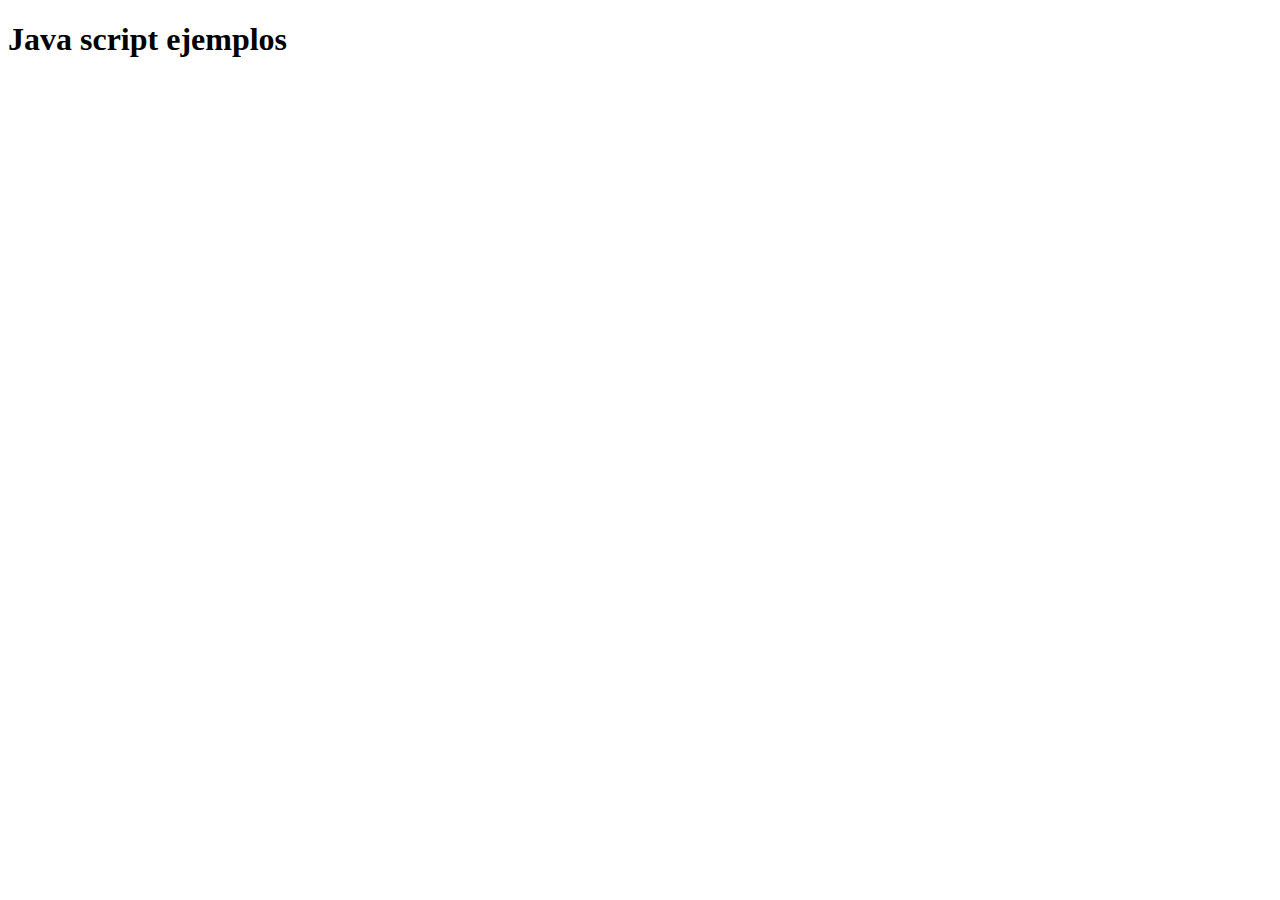
==== index.html @ 457a54d0 "Add files via upload" ====
<!DOCTYPE html>
<html lang="en">
<head>
    <meta charset="UTF-8">
    <meta name="viewport" content="width=device-width, initial-scale=1.0">
    <title>Document</title>
    <script src="main.js"></script>
</head>
<body>
    <h1>Java script ejemplos</h1>
</body>
</html>
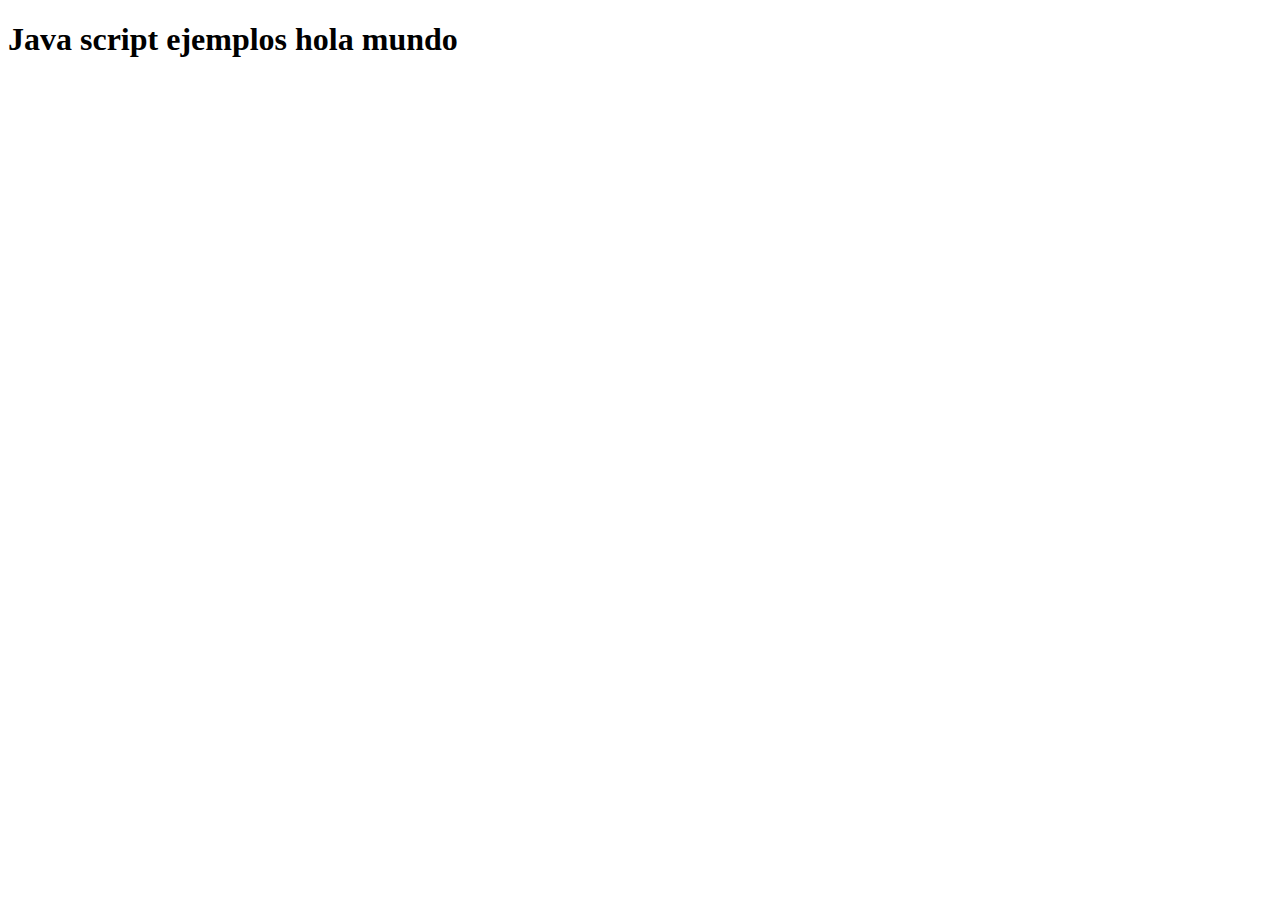
==== commit d677f93d: "hola mundo" ====
--- a/index.html
+++ b/index.html
@@ -7,6 +7,6 @@
     <script src="main.js"></script>
 </head>
 <body>
-    <h1>Java script ejemplos</h1>
+    <h1>Java script ejemplos hola mundo</h1>
 </body>
 </html>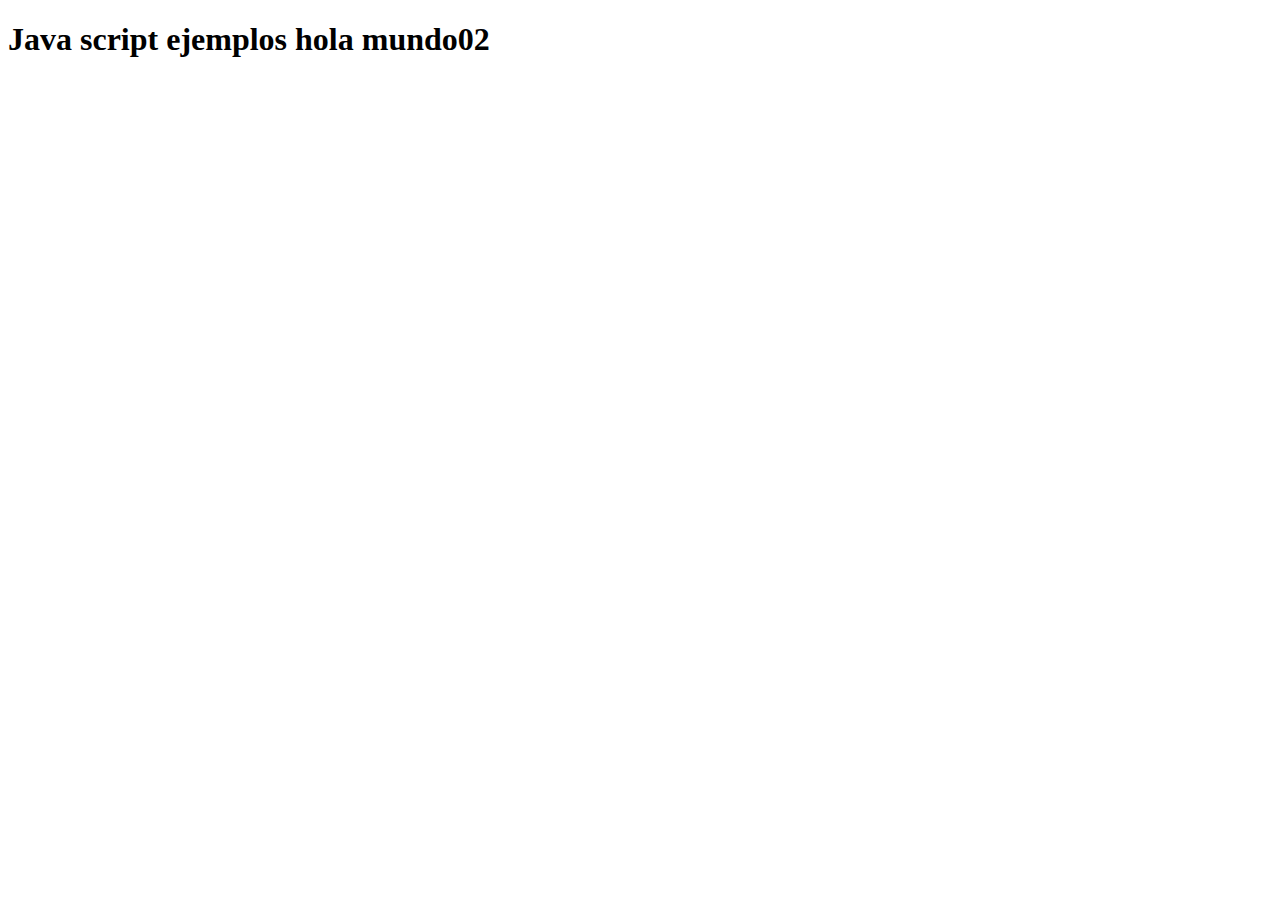
==== commit 1c1123b3: "comando2" ====
--- a/index.html
+++ b/index.html
@@ -7,6 +7,6 @@
     <script src="main.js"></script>
 </head>
 <body>
-    <h1>Java script ejemplos hola mundo</h1>
+    <h1>Java script ejemplos hola mundo02</h1>
 </body>
 </html>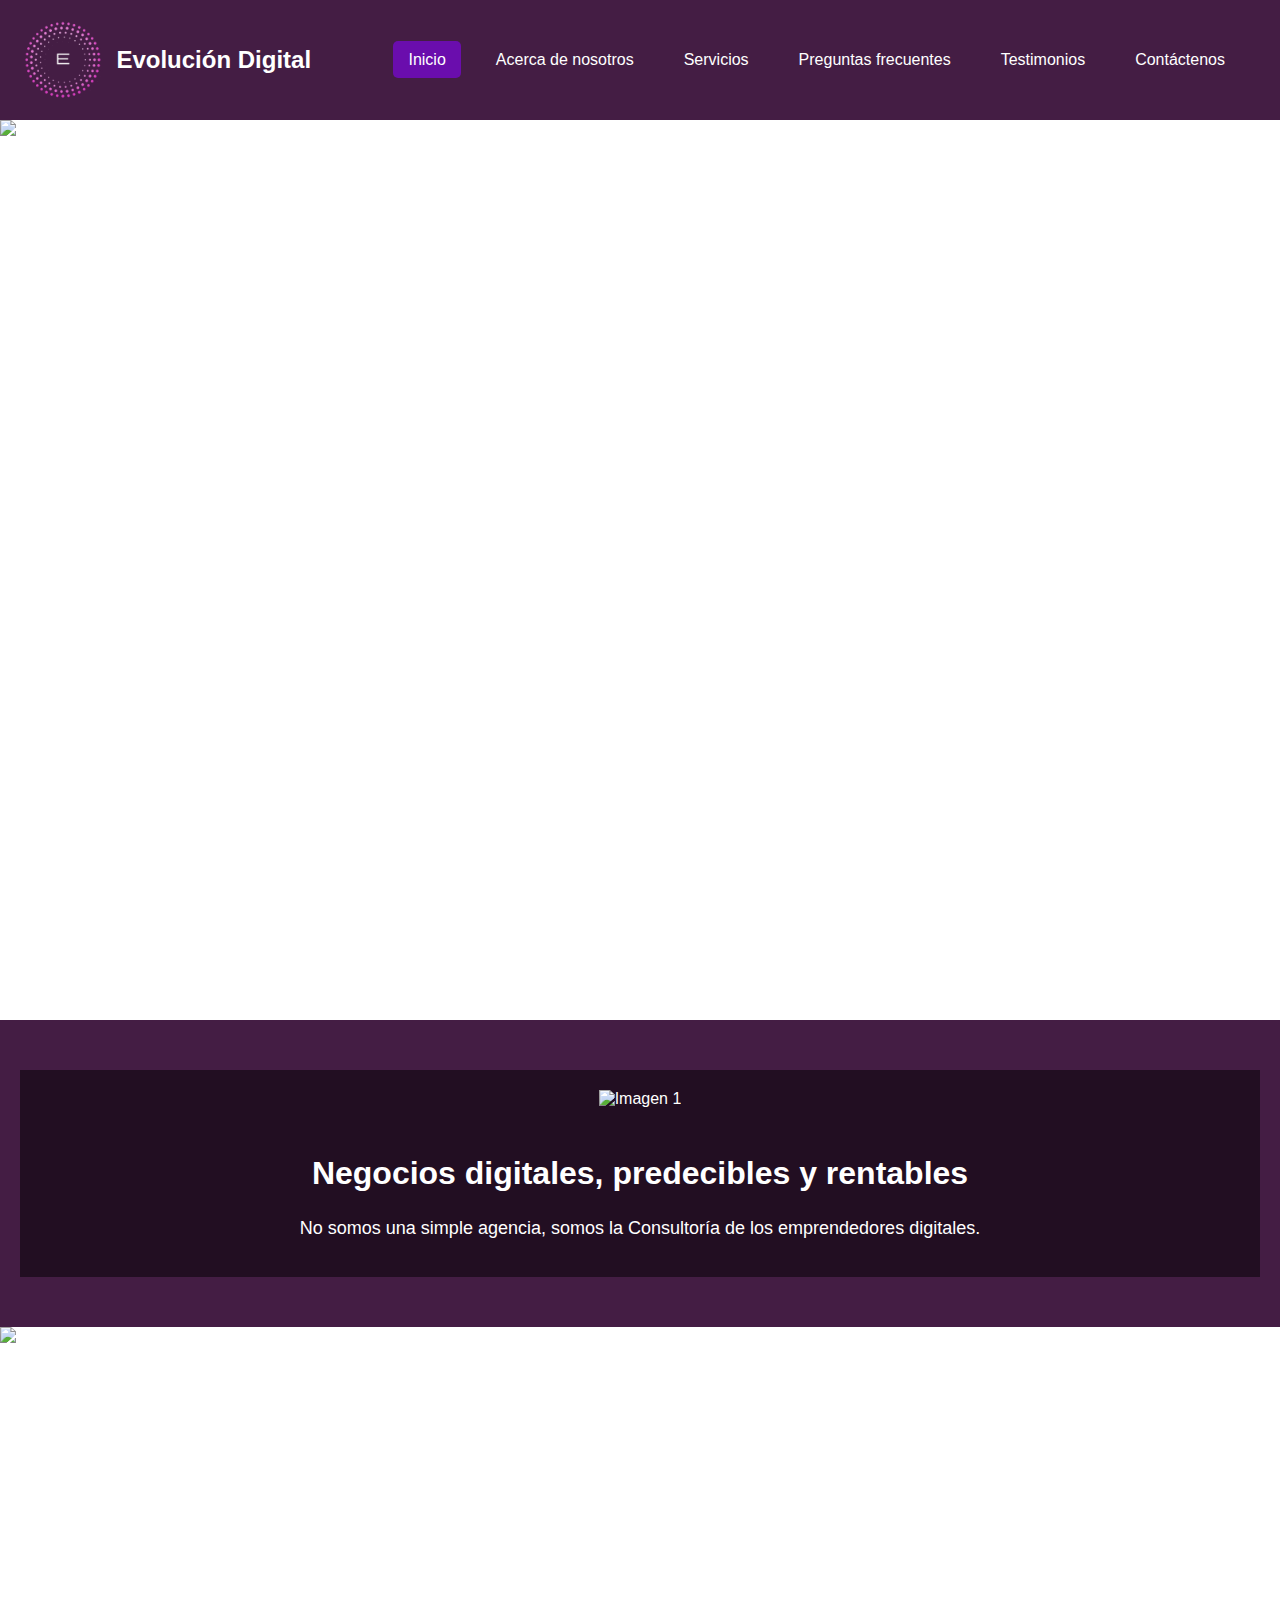
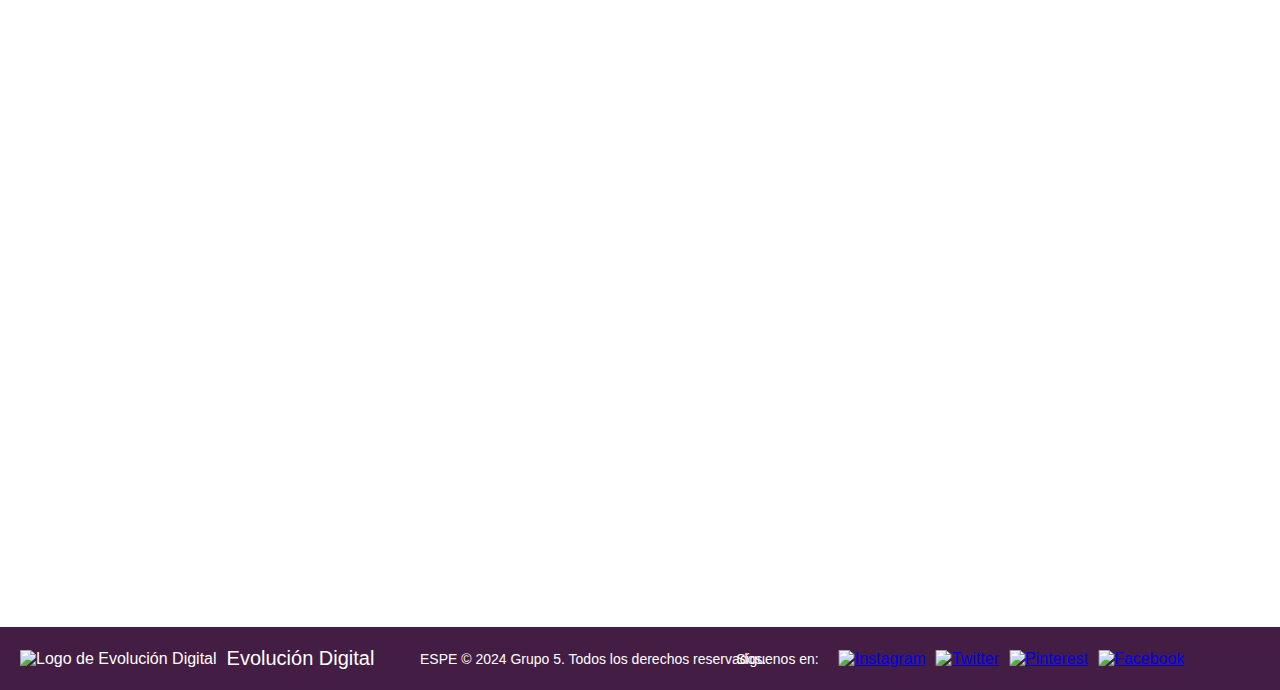
==== commit 0b998cbf: "actualizacion1" ====
--- a/index.html
+++ b/index.html
@@ -1,12 +1,71 @@
 <!DOCTYPE html>
-<html lang="en">
+<html lang="es">
 <head>
     <meta charset="UTF-8">
     <meta name="viewport" content="width=device-width, initial-scale=1.0">
-    <title>Document</title>
-    <script src="main.js"></script>
+    <title>Evolución Digital</title>
+    <link rel="stylesheet" href="CSS/styles.css">
 </head>
 <body>
-    <h1>Java script ejemplos hola mundo02</h1>
+    <header>
+        <div class="logo">
+            <img src="Imagenes/logo.png" alt="Logo de Evolución Digital" class="logo">
+            <h1 class="site-title">Evolución Digital</h1>
+        </div>
+        <nav>
+            <ul>
+                <li><a href="index.html" class="active">Inicio</a></li>
+                <li><a href="acerca-de-nosotros.html">Acerca de nosotros</a></li>
+                <li><a href="serv.html">Servicios</a></li>
+                <li><a href="preguntas.html">Preguntas frecuentes</a></li>
+                <li><a href="testimonios.html">Testimonios</a></li>
+                <li><a href="contactos.html">Contáctenos</a></li>
+            </ul>
+        </nav>
+    </header>
+    <main>
+        <section class="fondo">
+            <img src="https://media.giphy.com/media/k3nTFA806T7KeORIhT/giphy.gif" alt="Fondo animado" class="fondo-image">
+            <div class="fondo-content">
+                <h1>Consultoría Digital</h1>
+                <p>Soluciones TI</p>
+            </div>
+        </section>
+
+        <section class="purple-fondo">
+            <div class="purple-contenido">
+                <div class="bottom-message">
+                    <img src="https://i.postimg.cc/6p5B4fsp/img1.png" alt="Imagen 1" class="side-image">
+                    <h2>Negocios digitales, predecibles y rentables</h2>
+                    <p>No somos una simple agencia, somos la Consultoría de los emprendedores digitales.</p>
+                </div>
+            </div>
+        </section>
+        <section class="image-section">
+            <img src="https://i.postimg.cc/xdBQ7rXX/img2.jpg" alt="Imagen 2" class="image">
+        </section>
+    </main>
+    <footer>
+        <div class="footer-content">
+            <div class="footer-logo-container">
+                <img src="https://i.postimg.cc/Wb724fHy/logo.png" alt="Logo de Evolución Digital" class="logo">
+                <span class="footer-EvolucionDigital">Evolución Digital</span>
+            </div>
+            <div class="footer-rights">
+                <span>ESPE © 2024 Grupo 5. Todos los derechos reservados.</span>
+            </div>
+            <div class="footer-social">
+                <span>Síguenos en:</span>
+                <a href="https://www.instagram.com/tuusuario" target="_blank"><img src="https://i.postimg.cc/3Jh8YHnp/IN.jpg" alt="Instagram"></a>
+                <a href="https://twitter.com/tuusuario" target="_blank"><img src="https://i.postimg.cc/zGt8CH5S/TW.jpg" alt="Twitter"></a>
+                <a href="https://www.pinterest.com/tuusuario" target="_blank"><img src="https://i.postimg.cc/fbVZBWR4/PIN.png" alt="Pinterest"></a>
+                <a href="https://www.facebook.com/profile.php?id=100092142912052" target="_blank"><img src="https://i.postimg.cc/NGms307B/FB.png" alt="Facebook"></a>
+            </div>
+            
+        </div>
+    </footer>
+     <!-- Botón de volver al inicio -->
+     <button onclick="scrollToTop()" id="backToTopBtn" title="Volver al inicio">↑</button>
+     <script src="JS/script.js"></script>
 </body>
-</html>+</html>
--- a/CSS/styles.css
+++ b/CSS/styles.css
@@ -0,0 +1,229 @@
+/* styles.css */
+body {
+    margin: 0;
+    font-family: Arial, sans-serif;
+    color: white;
+}
+
+header {
+    display: flex;
+    justify-content: space-between;
+    align-items: center;
+    padding: 20px;
+    background-color: #441d44;
+    width: 100%; 
+    box-sizing: border-box;
+}
+
+.logo {
+    display: flex;
+    align-items: center;
+}
+
+.logo img {
+    height: 80px;
+}
+
+.site-title {
+    margin-left: 10px;
+    font-size: 24px;
+}
+
+nav ul {
+    list-style: none;
+    margin: 0;
+    padding: 0;
+    display: flex;
+}
+
+nav ul li {
+    margin-left: 20px;
+}
+
+nav ul li:last-child {
+    margin-right: 20px;
+}
+
+nav ul li a {
+    color: white;
+    text-decoration: none;
+    padding: 10px 15px;
+    transition: font-size 0.3s ease, background-color 0.3s ease;
+}
+
+/* Cambiar el tamaño de la letra al pasar el puntero */
+nav ul li a:hover {
+    font-size: 1.2em;
+}
+
+/* Color púrpura para el elemento seleccionado */
+nav ul li a.active {
+    background-color: #6a0dad;
+    border-radius: 5px;
+}
+.fondo {
+    position: relative;
+    text-align: center;
+    color: white;
+    overflow: hidden;
+    height: 100vh; 
+}
+
+.fondo-image {
+    position: absolute;
+    top: 0;
+    left: 0;
+    width: 100%;
+    height: 100%;
+    object-fit: cover;
+    z-index: -1;
+}
+
+.fondo-content {
+    position: relative;
+    z-index: 1;
+    padding: 100px 20px;
+}
+
+.fondo h1 {
+    font-size: 75px;
+    margin: 0;
+}
+
+.fondo p {
+    font-size: 34px;
+    margin-top: 10px;
+}
+
+.purple-fondo {
+    background-color: #441d44; /* Púrpura */
+    color: white;
+    text-align: center;
+    padding: 50px 20px;
+}
+
+.purple-contenido {
+    position: relative;
+    background-color: rgba(0, 0, 0, 0.5); /* Fondo púrpura con opacidad */
+    padding: 20px;
+}
+
+.bottom-message {
+    max-width: 800px;
+    margin: 0 auto;
+}
+
+.bottom-message h2 {
+    font-size: 32px;
+}
+
+.bottom-message p {
+    font-size: 18px;
+}
+.side-image {
+    max-width: 100%;
+    height: auto;
+    margin-bottom: 20px; /* Espacio entre la imagen y el texto */
+}
+.image-section {
+    width: 100vm;
+    height: 100vh;
+    margin: 0;
+    padding: 0;
+}
+
+.image {
+    width: 100%;
+    height: 100%;
+    object-fit: cover;   
+}
+
+/* Estilos del pie de página */
+footer {
+    background-color: #441d44; /* Púrpura */
+    padding: 20px;
+    text-align: right;
+}
+
+.footer-content {
+    display: flex;
+    justify-content: space-between;
+    align-items: center;
+}
+
+.footer-logo-container {
+    display: flex;
+    align-items: center;
+}
+
+.footer-logo {
+    height: 50px;
+}
+
+.footer-EvolucionDigital {
+    margin-left: 10px;
+    font-size: 20px;
+    color: white;
+}
+
+.footer-rights {
+    font-size: 14px;
+    color: white;
+}
+
+.footer-social {
+    display: flex;
+    align-items: center;
+}
+
+.footer-social span {
+    margin-right: 10px;
+    font-size: 14px;
+    color: white;
+}
+
+.footer-social a img {
+    width: 24px; /* Tamaño de los iconos sociales */
+    height: 24px;
+    margin-left: 10px;
+}
+.footer-social {
+    transform: translateX(-2cm); /* Mover hacia el centro 2 cm */
+}
+
+/* Estilo para el botón de volver al inicio */
+#backToTopBtn {
+    display: none;
+    position: fixed;
+    bottom: 20px;
+    right: 30px;
+    z-index: 99;
+    border: none;
+    outline: none;
+    background-color: #333;
+    color: white;
+    cursor: pointer;
+    padding: 15px;
+    border-radius: 10px;
+    font-size: 18px;
+    transition: opacity 0.4s ease-in-out, transform 0.4s ease-in-out;
+}
+
+#backToTopBtn:hover {
+    background-color: #555;
+}
+
+/* Animación para mover el botón */
+@keyframes moveUpAndDown {
+    0%, 100% {
+        transform: translateY(0);
+    }
+    50% {
+        transform: translateY(-10px);
+    }
+}
+
+#backToTopBtn {
+    animation: moveUpAndDown 2s infinite;
+}
+
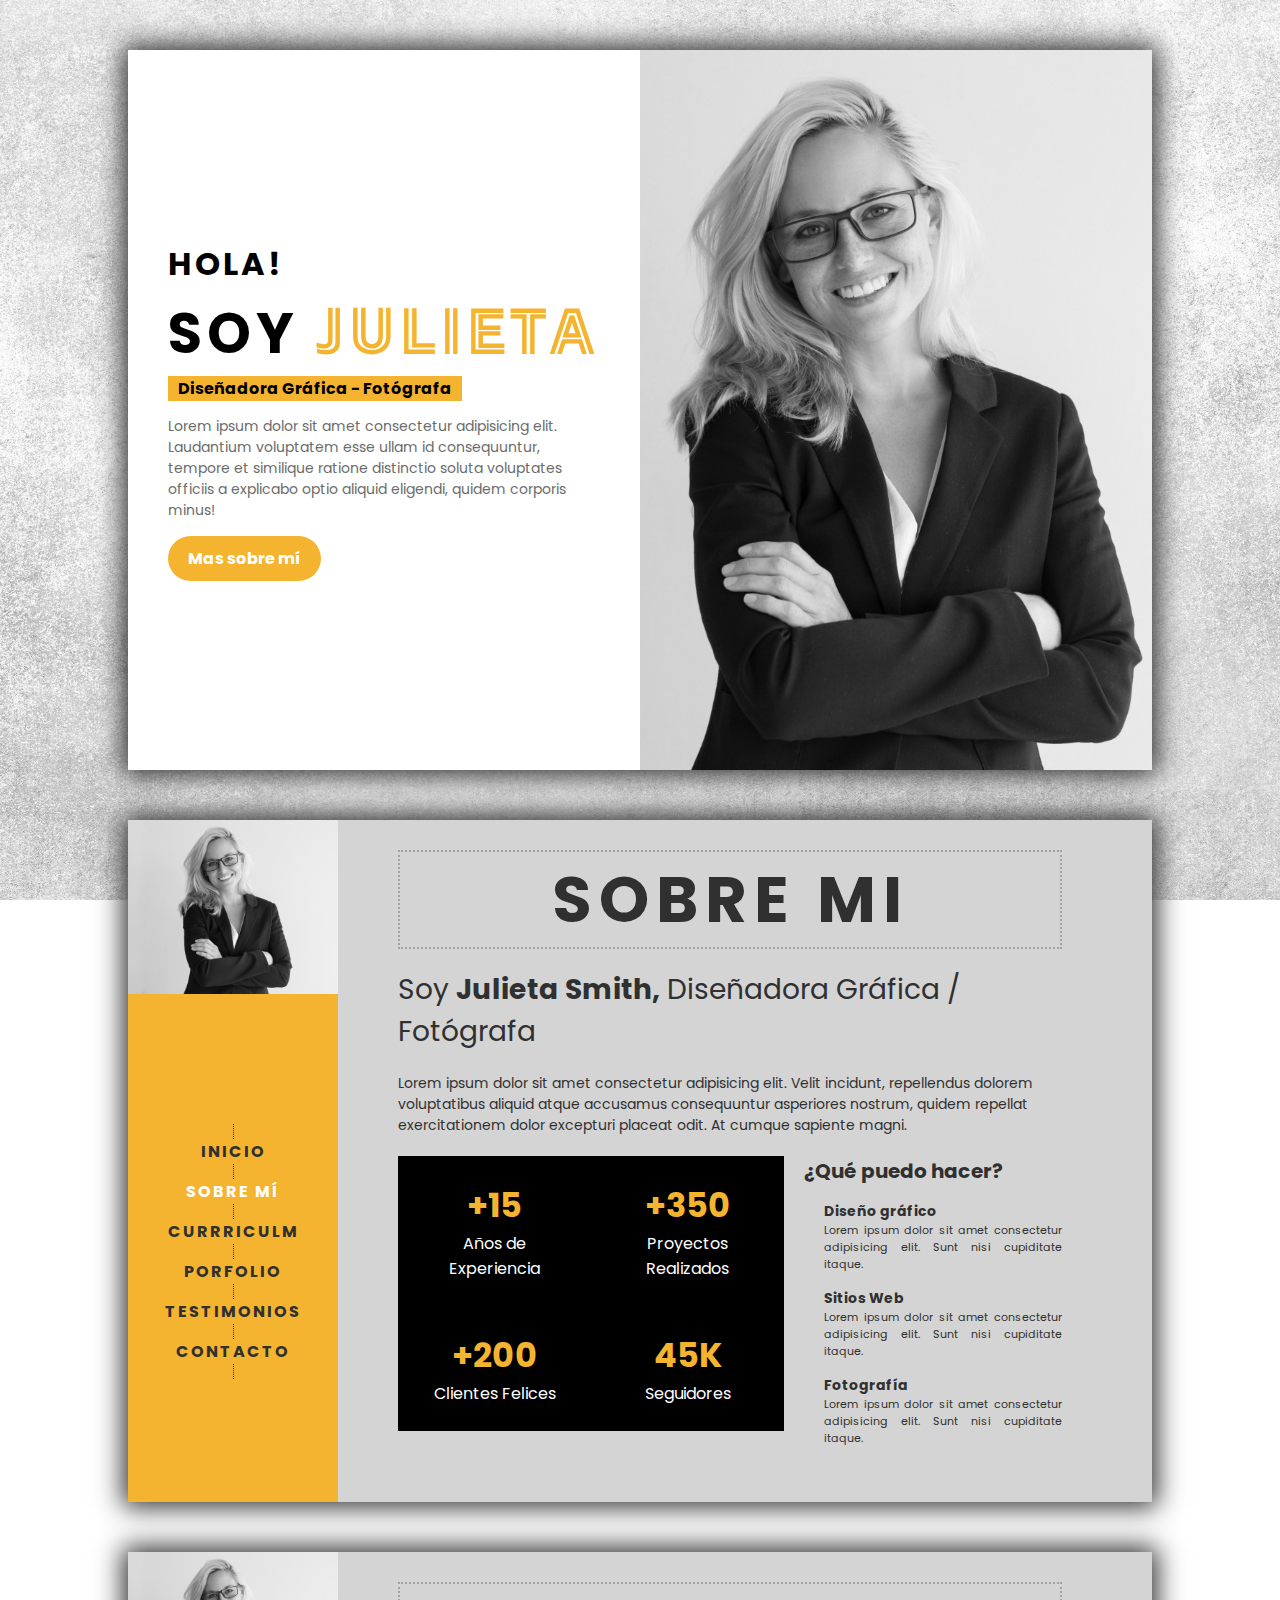
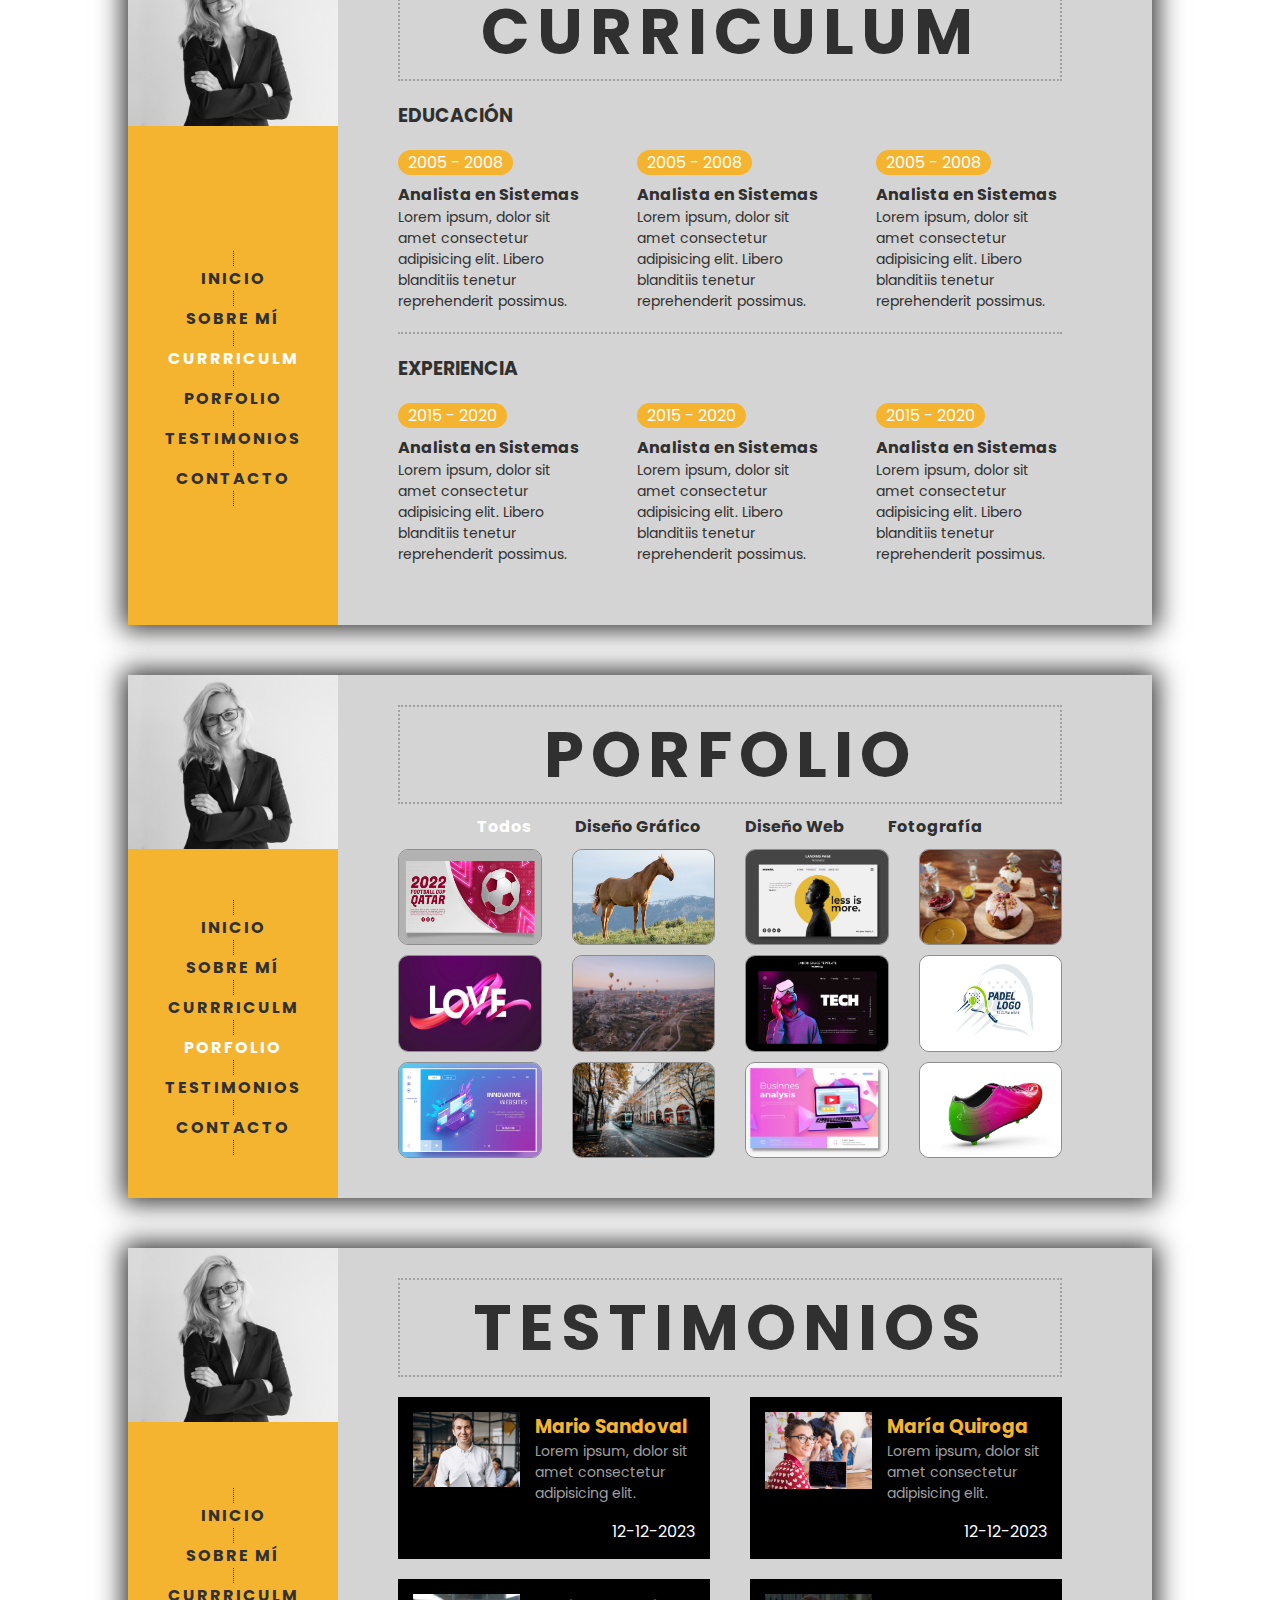
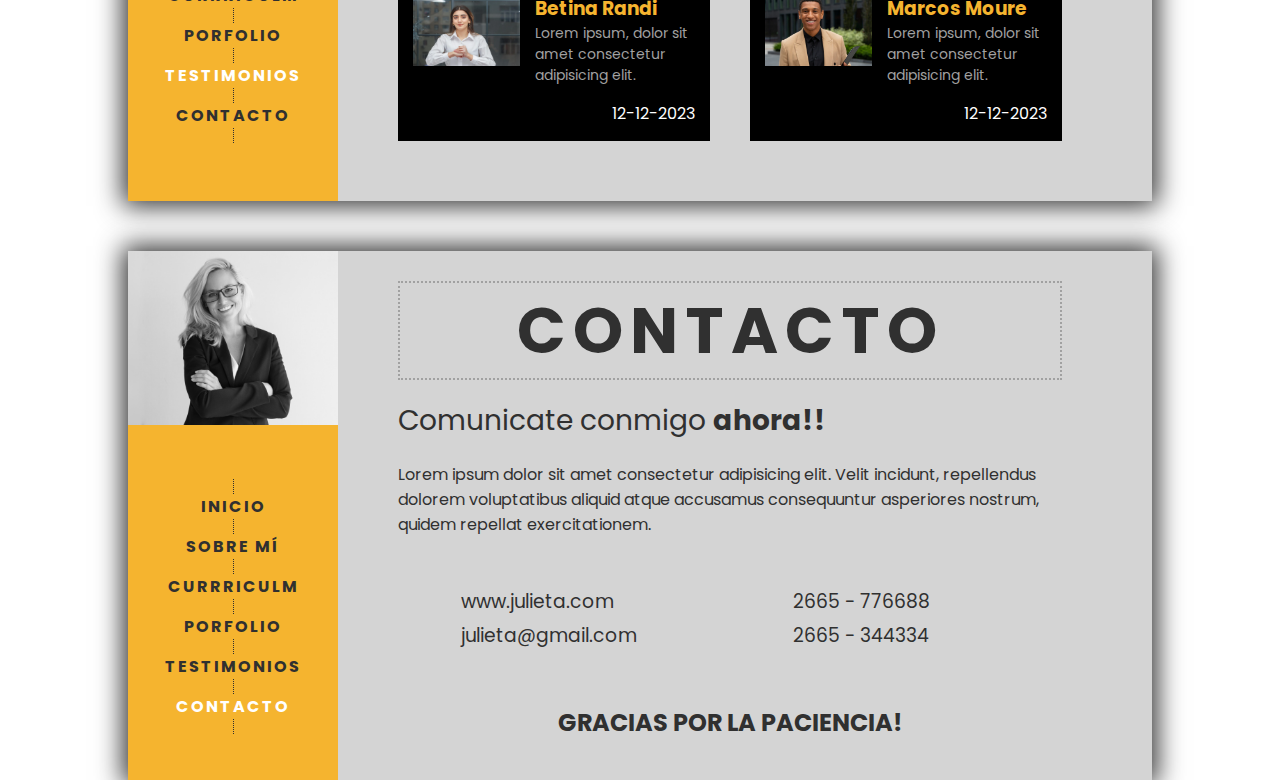
==== commit 7581996b: "subidaArchivo" ====
--- a/index.html
+++ b/index.html
@@ -1,71 +1,476 @@
-<!DOCTYPE html>
-<html lang="es">
-<head>
-    <meta charset="UTF-8">
-    <meta name="viewport" content="width=device-width, initial-scale=1.0">
-    <title>Evolución Digital</title>
-    <link rel="stylesheet" href="CSS/styles.css">
-</head>
-<body>
-    <header>
-        <div class="logo">
-            <img src="Imagenes/logo.png" alt="Logo de Evolución Digital" class="logo">
-            <h1 class="site-title">Evolución Digital</h1>
-        </div>
-        <nav>
-            <ul>
-                <li><a href="index.html" class="active">Inicio</a></li>
-                <li><a href="acerca-de-nosotros.html">Acerca de nosotros</a></li>
-                <li><a href="serv.html">Servicios</a></li>
-                <li><a href="preguntas.html">Preguntas frecuentes</a></li>
-                <li><a href="testimonios.html">Testimonios</a></li>
-                <li><a href="contactos.html">Contáctenos</a></li>
-            </ul>
-        </nav>
-    </header>
-    <main>
-        <section class="fondo">
-            <img src="https://media.giphy.com/media/k3nTFA806T7KeORIhT/giphy.gif" alt="Fondo animado" class="fondo-image">
-            <div class="fondo-content">
-                <h1>Consultoría Digital</h1>
-                <p>Soluciones TI</p>
-            </div>
-        </section>
-
-        <section class="purple-fondo">
-            <div class="purple-contenido">
-                <div class="bottom-message">
-                    <img src="https://i.postimg.cc/6p5B4fsp/img1.png" alt="Imagen 1" class="side-image">
-                    <h2>Negocios digitales, predecibles y rentables</h2>
-                    <p>No somos una simple agencia, somos la Consultoría de los emprendedores digitales.</p>
-                </div>
-            </div>
-        </section>
-        <section class="image-section">
-            <img src="https://i.postimg.cc/xdBQ7rXX/img2.jpg" alt="Imagen 2" class="image">
-        </section>
-    </main>
-    <footer>
-        <div class="footer-content">
-            <div class="footer-logo-container">
-                <img src="https://i.postimg.cc/Wb724fHy/logo.png" alt="Logo de Evolución Digital" class="logo">
-                <span class="footer-EvolucionDigital">Evolución Digital</span>
-            </div>
-            <div class="footer-rights">
-                <span>ESPE © 2024 Grupo 5. Todos los derechos reservados.</span>
-            </div>
-            <div class="footer-social">
-                <span>Síguenos en:</span>
-                <a href="https://www.instagram.com/tuusuario" target="_blank"><img src="https://i.postimg.cc/3Jh8YHnp/IN.jpg" alt="Instagram"></a>
-                <a href="https://twitter.com/tuusuario" target="_blank"><img src="https://i.postimg.cc/zGt8CH5S/TW.jpg" alt="Twitter"></a>
-                <a href="https://www.pinterest.com/tuusuario" target="_blank"><img src="https://i.postimg.cc/fbVZBWR4/PIN.png" alt="Pinterest"></a>
-                <a href="https://www.facebook.com/profile.php?id=100092142912052" target="_blank"><img src="https://i.postimg.cc/NGms307B/FB.png" alt="Facebook"></a>
-            </div>
-            
-        </div>
-    </footer>
-     <!-- Botón de volver al inicio -->
-     <button onclick="scrollToTop()" id="backToTopBtn" title="Volver al inicio">↑</button>
-     <script src="JS/script.js"></script>
-</body>
-</html>
+<!DOCTYPE html>
+<html lang="en">
+<head>
+    <meta charset="UTF-8">
+    <meta http-equiv="X-UA-Compatible" content="IE=edge">
+    <meta name="viewport" content="width=device-width, initial-scale=1.0">
+    <link rel="stylesheet" href="https://cdnjs.cloudflare.com/ajax/libs/font-awesome/6.2.1/css/all.min.css" integrity="sha512-MV7K8+y+gLIBoVD59lQIYicR65iaqukzvf/nwasF0nqhPay5w/9lJmVM2hMDcnK1OnMGCdVK+iQrJ7lzPJQd1w==" crossorigin="anonymous" referrerpolicy="no-referrer" />
+    <link rel="stylesheet" href="estilo.css">
+    <title>Porfolio Julieta</title>
+</head>
+<body>
+    <!-- Menu responsive -->
+    <div class="nav-responsive" id="nav-responsive">
+        <a href="#inicio" id="nav-inicio">
+            <i class="fa-solid fa-house"></i>
+        </a>
+        <a href="#sobremi" id="nav-sobremi">
+            <i class="fa-solid fa-user"></i>
+        </a>
+        <a href="#curriculum" id="nav-curriculum">
+            <i class="fa-solid fa-graduation-cap"></i>
+        </a>
+        <a href="#porfolio" id="nav-porfolio">
+            <i class="fa-solid fa-briefcase"></i>
+        </a>
+        <a href="#testimonios" id="nav-testimonios">
+            <i class="fa-solid fa-comment"></i>
+        </a>
+        <a href="#contacto" id="nav-contacto">
+            <i class="fa-solid fa-envelope"></i>
+        </a>
+    </div>
+    
+    <!-- sección inicio -->
+    <div class="contenedor-seccion" id="inicio">
+
+        <section>
+            <div class="fila">
+                <div class="col info">
+                    <span class="saludo">Hola!</span>
+                    <h1>Soy <span>Julieta</span></h1>
+                    <span class="presentacion">Diseñadora Gráfica - Fotógrafa</span>
+                    <p>Lorem ipsum dolor sit amet consectetur adipisicing elit. Laudantium voluptatem esse ullam id consequuntur, tempore et similique ratione distinctio soluta voluptates officiis a explicabo optio aliquid eligendi, quidem corporis minus!</p>
+                    <a href="#sobremi" class="boton">Mas sobre mí</a>
+                </div>
+                <div class="col">
+                    <div class="contenedor-img">
+                       
+                    </div>
+                </div>
+            </div>
+        </section>
+    </div>
+
+    <!-- sección sobre mi -->
+    <div class="contenedor-seccion" id="sobremi">
+        <section>
+            <nav class="menu">
+                <div class="contenedor-img">
+                    <img src="img/foto.jpg" alt="">
+                </div>
+                <div class="opciones">
+                    <div class="linea"></div>
+                    <a href="#inicio">Inicio</a>
+                    <div class="linea"></div>
+                    <a href="#sobremi" class="seleccionada">Sobre mí</a>
+                    <div class="linea"></div>
+                    <a href="#curriculum">Currriculm</a>
+                    <div class="linea"></div>
+                    <a href="#porfolio">Porfolio</a>
+                    <div class="linea"></div>
+                    <a href="#testimonios">Testimonios</a>
+                    <div class="linea"></div>
+                    <a href="#contacto">Contacto</a>
+                    <div class="linea"></div>
+                </div>
+            </nav>
+            <div class="panel">
+                <h2 class="titulo-panel">SOBRE MI</h2>
+                <p class="presentacion">Soy <span class="nombre">Julieta Smith,</span>  Diseñadora Gráfica / Fotógrafa</p>
+                <p class="descripcion">Lorem ipsum dolor sit amet consectetur adipisicing elit. Velit incidunt, repellendus dolorem voluptatibus aliquid atque accusamus consequuntur asperiores nostrum, quidem repellat exercitationem dolor excepturi placeat odit. At cumque sapiente magni.</p>
+                <div class="fila">
+                    <div class="datos">
+                        <div class="fila-numeros">
+                            <div class="col">
+                                <span class="numero">+<span id="anios">15</span></span>
+                                <span class="texto">Años de Experiencia</span>
+                            </div>
+                            <div class="col">
+                                <span class="numero">+<span id="proyectos">350</span></span>
+                                <span class="texto">Proyectos Realizados</span>
+                            </div>
+                        </div>
+                        <div class="fila-numeros">
+                            <div class="col">
+                                <span class="numero">+<span id="clientes">200</span></span>
+                                <span class="texto">Clientes Felices</span>
+                            </div>
+                            <div class="col">
+                                <span class="numero"><span id="seguidores">45</span>K</span>
+                                <span class="texto">Seguidores</span>
+                            </div>
+                        </div>
+                    </div>
+                    <div class="servicios">
+                        <h2>¿Qué puedo hacer?</h2>
+                        <div class="servicio">
+                            <i class="fa-solid fa-check"></i>
+                            
+                            <div class="info">
+                                <h2>Diseño gráfico</h2>
+                                <p>Lorem ipsum dolor sit amet consectetur adipisicing elit. Sunt nisi cupiditate itaque.</p>
+                            </div>
+                        </div>
+                        <div class="servicio">
+                            <i class="fa-solid fa-check"></i>
+                            <div class="info">
+                                <h2>Sitios Web</h2>
+                                <p>Lorem ipsum dolor sit amet consectetur adipisicing elit. Sunt nisi cupiditate itaque.</p>
+                            </div>
+                        </div>
+                        <div class="servicio">
+                            <i class="fa-solid fa-check"></i>
+                            <div class="info">
+                                <h2>Fotografía</h2>
+                                <p>Lorem ipsum dolor sit amet consectetur adipisicing elit. Sunt nisi cupiditate itaque.</p>
+                            </div>
+                        </div>
+                    </div>
+                </div>
+            </div>
+        </section>
+    </div>
+
+    <!-- sección Curriculum -->
+    <div class="contenedor-seccion" id="curriculum">
+        <section>
+            <nav class="menu">
+                <div class="contenedor-img">
+                    <img src="img/foto.jpg" alt="">
+                </div>
+                <div class="opciones">
+                    <div class="linea"></div>
+                    <a href="#inicio">Inicio</a>
+                    <div class="linea"></div>
+                    <a href="#sobremi">Sobre mí</a>
+                    <div class="linea"></div>
+                    <a href="#curriculum" class="seleccionada">Currriculm</a>
+                    <div class="linea"></div>
+                    <a href="#porfolio">Porfolio</a>
+                    <div class="linea"></div>
+                    <a href="#testimonios">Testimonios</a>
+                    <div class="linea"></div>
+                    <a href="#contacto">Contacto</a>
+                    <div class="linea"></div>
+                </div>
+            </nav>
+            <div class="panel">
+                <h2 class="titulo-panel">CURRICULUM</h2>
+                <h3>EDUCACIÓN</h3>
+                <div class="fila">
+                    <div class="col">
+                        <span class="fecha">2005 - 2008</span>
+                        <h4>Analista en Sistemas</h4>
+                        <p>Lorem ipsum, dolor sit amet consectetur adipisicing elit. Libero blanditiis tenetur reprehenderit possimus. </p>
+                    </div>
+                    <div class="col">
+                        <span class="fecha">2005 - 2008</span>
+                        <h4>Analista en Sistemas</h4>
+                        <p>Lorem ipsum, dolor sit amet consectetur adipisicing elit. Libero blanditiis tenetur reprehenderit possimus. </p>
+                    </div>
+                    <div class="col">
+                        <span class="fecha">2005 - 2008</span>
+                        <h4>Analista en Sistemas</h4>
+                        <p>Lorem ipsum, dolor sit amet consectetur adipisicing elit. Libero blanditiis tenetur reprehenderit possimus. </p>
+                    </div>
+                </div>
+                <hr>
+                <h3>EXPERIENCIA</h3>
+                <div class="fila">
+                    <div class="col">
+                        <span class="fecha">2015 - 2020</span>
+                        <h4>Analista en Sistemas</h4>
+                        <p>Lorem ipsum, dolor sit amet consectetur adipisicing elit. Libero blanditiis tenetur reprehenderit possimus. </p>
+                    </div>
+                    <div class="col">
+                        <span class="fecha">2015 - 2020</span>
+                        <h4>Analista en Sistemas</h4>
+                        <p>Lorem ipsum, dolor sit amet consectetur adipisicing elit. Libero blanditiis tenetur reprehenderit possimus. </p>
+                    </div>
+                    <div class="col">
+                        <span class="fecha">2015 - 2020</span>
+                        <h4>Analista en Sistemas</h4>
+                        <p>Lorem ipsum, dolor sit amet consectetur adipisicing elit. Libero blanditiis tenetur reprehenderit possimus. </p>
+                    </div>
+                </div>
+            </div>
+        </section>
+    </div>
+
+    <!-- sección Porfolio -->
+    <div class="contenedor-seccion" id="porfolio">
+        <section>
+            <nav class="menu">
+                <div class="contenedor-img">
+                    <img src="img/foto.jpg" alt="">
+                </div>
+                <div class="opciones">
+                    <div class="linea"></div>
+                    <a href="#inicio">Inicio</a>
+                    <div class="linea"></div>
+                    <a href="#sobremi">Sobre mí</a>
+                    <div class="linea"></div>
+                    <a href="#curriculum">Currriculm</a>
+                    <div class="linea"></div>
+                    <a href="#porfolio" class="seleccionada">Porfolio</a>
+                    <div class="linea"></div>
+                    <a href="#testimonios">Testimonios</a>
+                    <div class="linea"></div>
+                    <a href="#contacto">Contacto</a>
+                    <div class="linea"></div>
+                </div>
+            </nav>
+            <div class="panel">
+                <h2 class="titulo-panel">PORFOLIO</h2>
+                <nav>
+                    <a href="javascript:void(0)" class="borde" id="item" onclick="verCategoria('item')">Todos</a>
+                    <a href="javascript:void(0)" class="" id="grafica" onclick="verCategoria('grafica')">Diseño Gráfico</a>
+                    <a href="javascript:void(0)" class="" id="web" onclick="verCategoria('web')">Diseño Web</a>
+                    <a href="javascript:void(0)" class="" id="fotografia" onclick="verCategoria('fotografia')">Fotografía</a>
+                </nav>
+
+                <div class="galeria">
+                    <div class="item grafica">
+                        <img src="img/trabajo1.png" alt="">
+                        <div class="info">
+                            <h3>Titulo del Trabajo</h3>
+                        </div>
+                    </div>
+                    <div class="item fotografia">
+                        <img src="img/trabajo2.jpg" alt="">
+                        <div class="info">
+                            <h3>Titulo del Trabajo</h3>
+                        </div>
+                    </div>
+                    <div class="item web">
+                        <img src="img/trabajo3.png" alt="">
+                        <div class="info">
+                            <h3>Titulo del Trabajo</h3>
+                        </div>
+                    </div>
+                    <div class="item fotografia">
+                        <img src="img/trabajo4.jpg" alt="">
+                        <div class="info">
+                            <h3>Titulo del Trabajo</h3>
+                        </div>
+                    </div>
+                    <div class="item grafica">
+                        <img src="img/trabajo5.png" alt="">
+                        <div class="info">
+                            <h3>Titulo del Trabajo</h3>
+                        </div>
+                    </div>
+                    <div class="item fotografia">
+                        <img src="img/trabajo6.jpg" alt="">
+                        <div class="info">
+                            <h3>Titulo del Trabajo</h3>
+                        </div>
+                    </div>
+                    <div class="item web">
+                        <img src="img/trabajo7.png" alt="">
+                        <div class="info">
+                            <h3>Titulo del Trabajo</h3>
+                        </div>
+                    </div>
+                    <div class="item grafica">
+                        <img src="img/trabajo8.png" alt="">
+                        <div class="info">
+                            <h3>Titulo del Trabajo</h3>
+                        </div>
+                    </div>
+                    <div class="item web">
+                        <img src="img/trabajo9.png" alt="">
+                        <div class="info">
+                            <h3>Titulo del Trabajo</h3>
+                        </div>
+                    </div>
+                    <div class="item fotografia">
+                        <img src="img/trabajo10.jpg" alt="">
+                        <div class="info">
+                            <h3>Titulo del Trabajo</h3>
+                        </div>
+                    </div>
+                    <div class="item web">
+                        <img src="img/trabajo11.png" alt="">
+                        <div class="info">
+                            <h3>Titulo del Trabajo</h3>
+                        </div>
+                    </div>
+                    <div class="item grafica">
+                        <img src="img/trabajo12.png" alt="">
+                        <div class="info">
+                            <h3>Titulo del Trabajo</h3>
+                        </div>
+                    </div>
+                </div>
+
+            </div>
+        </section>
+    </div>
+
+    <!-- sección testimonios -->
+    <div class="contenedor-seccion" id="testimonios">
+        <section>
+            <nav class="menu">
+                <div class="contenedor-img">
+                    <img src="img/foto.jpg" alt="">
+                </div>
+                <div class="opciones">
+                    <div class="linea"></div>
+                    <a href="#inicio">Inicio</a>
+                    <div class="linea"></div>
+                    <a href="#sobremi">Sobre mí</a>
+                    <div class="linea"></div>
+                    <a href="#curriculum">Currriculm</a>
+                    <div class="linea"></div>
+                    <a href="#porfolio">Porfolio</a>
+                    <div class="linea"></div>
+                    <a href="#testimonios" class="seleccionada">Testimonios</a>
+                    <div class="linea"></div>
+                    <a href="#contacto">Contacto</a>
+                    <div class="linea"></div>
+                </div>
+            </nav>
+            <div class="panel">
+                <h2 class="titulo-panel">TESTIMONIOS</h2>
+                <div class="fila">
+                    <div class="col">
+                        <div class="izquierda">
+                            <div class="contenedor-img">
+                                <img src="img/testimonio1.png" alt="">
+                            </div>
+                            <div class="estrellas">
+                                <i class="fa-solid fa-star"></i>
+                                <i class="fa-solid fa-star"></i>
+                                <i class="fa-solid fa-star"></i>
+                                <i class="fa-solid fa-star"></i>
+                                <i class="fa-solid fa-star"></i>
+                            </div>
+                        </div>
+                        <div class="derecha">
+                            <h3 class="nombre">Mario Sandoval</h3>
+                            <p>Lorem ipsum, dolor sit amet consectetur adipisicing elit.</p>
+                            <span class="fecha">12-12-2023</span>
+                        </div>
+                    </div>
+                    <div class="col">
+                        <div class="izquierda">
+                            <div class="contenedor-img">
+                                <img src="img/testimonio2.png" alt="">
+                            </div>
+                            <div class="estrellas">
+                                <i class="fa-solid fa-star"></i>
+                                <i class="fa-solid fa-star"></i>
+                                <i class="fa-solid fa-star"></i>
+                                <i class="fa-solid fa-star"></i>
+                                <i class="fa-solid fa-star"></i>
+                            </div>
+                        </div>
+                        <div class="derecha">
+                            <h3 class="nombre">María Quiroga</h3>
+                            <p>Lorem ipsum, dolor sit amet consectetur adipisicing elit.</p>
+                            <span class="fecha">12-12-2023</span>
+                        </div>
+                    </div>
+                </div>
+                <div class="fila">
+                    <div class="col">
+                        <div class="izquierda">
+                            <div class="contenedor-img">
+                                <img src="img/testimonio3.png" alt="">
+                            </div>
+                            <div class="estrellas">
+                                <i class="fa-solid fa-star"></i>
+                                <i class="fa-solid fa-star"></i>
+                                <i class="fa-solid fa-star"></i>
+                                <i class="fa-solid fa-star"></i>
+                                <i class="fa-solid fa-star"></i>
+                            </div>
+                        </div>
+                        <div class="derecha">
+                            <h3 class="nombre">Betina Randi</h3>
+                            <p>Lorem ipsum, dolor sit amet consectetur adipisicing elit.</p>
+                            <span class="fecha">12-12-2023</span>
+                        </div>
+                    </div>
+                    <div class="col">
+                        <div class="izquierda">
+                            <div class="contenedor-img">
+                                <img src="img/testimonio4.png" alt="">
+                            </div>
+                            <div class="estrellas">
+                                <i class="fa-solid fa-star"></i>
+                                <i class="fa-solid fa-star"></i>
+                                <i class="fa-solid fa-star"></i>
+                                <i class="fa-solid fa-star"></i>
+                                <i class="fa-solid fa-star"></i>
+                            </div>
+                        </div>
+                        <div class="derecha">
+                            <h3 class="nombre">Marcos Moure</h3>
+                            <p>Lorem ipsum, dolor sit amet consectetur adipisicing elit.</p>
+                            <span class="fecha">12-12-2023</span>
+                        </div>
+                    </div>
+                </div>
+
+            </div>
+        </section>
+    </div>
+
+    <!-- sección contacto -->
+    <div class="contenedor-seccion" id="contacto">
+        <section>
+            <nav class="menu">
+                <div class="contenedor-img">
+                    <img src="img/foto.jpg" alt="">
+                </div>
+                <div class="opciones">
+                    <div class="linea"></div>
+                    <a href="#inicio">Inicio</a>
+                    <div class="linea"></div>
+                    <a href="#sobremi">Sobre mí</a>
+                    <div class="linea"></div>
+                    <a href="#curriculum">Currriculm</a>
+                    <div class="linea"></div>
+                    <a href="#porfolio">Porfolio</a>
+                    <div class="linea"></div>
+                    <a href="#testimonios">Testimonios</a>
+                    <div class="linea"></div>
+                    <a href="#contacto" class="seleccionada">Contacto</a>
+                    <div class="linea"></div>
+                </div>
+            </nav>
+            <div class="panel">
+                <h2 class="titulo-panel">CONTACTO</h2>
+                <p class="presentacion">Comunicate conmigo <strong>ahora!!</strong> </p>
+                <p class="descripcion">Lorem ipsum dolor sit amet consectetur adipisicing elit. Velit incidunt, repellendus dolorem voluptatibus aliquid atque accusamus consequuntur asperiores nostrum, quidem repellat exercitationem.</p>
+                <div class="fila">
+                    <div class="col">
+                        <div class="img">
+                            <i class="fa-solid fa-desktop"></i>
+                        </div>
+                        <div class="info">
+                            <h3>www.julieta.com</h3>
+                            <h3>julieta@gmail.com</h3>
+                        </div>
+                    </div>
+                    <div class="col">
+                        <div class="img">
+                            <i class="fa-solid fa-phone"></i>
+                        </div>
+                        <div class="info">
+                            <h3>2665 - 776688</h3>
+                            <h3>2665 - 344334</h3>
+                        </div>
+                    </div>  
+                </div>
+                <h2>GRACIAS POR LA PACIENCIA!</h2>
+            </div>
+        </section>
+    </div>
+
+    <script src="app.js"></script>
+</body>
+</html>--- a/estilo.css
+++ b/estilo.css
@@ -0,0 +1,538 @@
+@import url('https://fonts.googleapis.com/css2?family=Poppins:wght@100;200;300;400;600;700;900&family=Train+One&display=swap');
+*{
+    margin:0;
+    padding:0;
+    box-sizing: border-box;
+    font-family: 'Poppins';
+}
+html{
+    scroll-behavior: smooth;
+}
+body{
+    background:url(img/fondo.jpg);
+    background-size: cover;
+    background-attachment: fixed;
+}
+.contenedor-seccion{
+    display: flex;
+    justify-content: center;
+    align-items: center;
+    height: 100vh;
+}
+section{
+    width: 80vw;
+    background:#d4d4d4;
+    box-shadow: 0 0 25px 5px #303030;
+    position: relative;
+}
+
+#inicio .fila{
+    display: flex;
+    height: 80vh;
+    background: #fff;
+}
+#inicio .fila .col{
+    width: 50%;
+}
+#inicio .fila .info{
+    padding: 0 40px;
+    display: flex;
+    flex-direction: column;
+    justify-content: center;
+
+}
+#inicio .fila .info .saludo{
+    text-transform: uppercase;
+    font-size: 2rem;
+    font-weight:700;
+    letter-spacing: 3px;
+}
+#inicio .fila .info h1{
+    text-transform: uppercase;
+    font-size: 3.5rem;
+    letter-spacing: 5px;
+}
+#inicio .fila .info h1 span{
+    font-family: 'train one';
+    color: #f5b42f;
+}
+#inicio .fila .presentacion{
+    background-color:#f5b42f;
+    width: fit-content;
+    padding: 0 10px;
+    margin-bottom: 15px;
+    font-weight: bold;
+}
+#inicio .fila .info p{
+    color: #6b6b6b;
+    font-size: 14px;
+    margin-bottom: 15px;
+}
+#inicio .fila .info .boton{
+    width: fit-content;
+    border: none;
+    background-color: #f5b42f;
+    color: #fff;
+    padding: 10px 20px;
+    border-radius: 30px;
+    font-weight: bold;
+    text-decoration: none;
+    transition: .3s;
+}
+#inicio .fila .info .boton:hover{
+    background-color: #303030;
+    color: #f5b42f;
+}
+#inicio .fila .col .contenedor-img{
+    background-image: url(img/foto.jpg);
+    background-size: cover;
+    background-position: center center;
+    height: 100%;
+    filter: grayscale();
+}
+
+/* ESTILOS GENERRALES DEL PANEL*/
+section .panel{
+    position: relative;
+    margin-left: 220px;
+    height: 80vh;
+    padding: 30px 90px 40px 50px;
+}
+/* ESTILOS GENERRALES DEL MENU IZQUIERDO*/
+section .menu{
+    position: absolute;
+    width: 210px;
+    background-color: #f5b42f;
+    display: flex;
+    flex-direction: column;
+    height: 100%;
+}
+section .menu .contenedor-img{
+    width: 100%;
+}
+section .menu .contenedor-img img{
+    width: 100%;
+    filter: grayscale();
+}
+section nav .opciones{
+    display: flex;
+    flex-direction: column;
+    align-items: center;
+    justify-content:center;
+    height: 100%;
+}
+section nav .linea{
+    height: 15px;
+    border-right: 1px  dotted #303030;
+}
+section nav .opciones a{
+    display: block;
+    text-decoration: none;
+    color: #303030;
+    font-weight: bold;
+    font-size: 16px;
+    margin: 0;
+    text-transform: uppercase;
+    letter-spacing: 2px;
+}
+section nav .opciones a:hover{
+    color: #fff;
+}
+.seleccionada{
+    color: #fff !important;
+}
+
+/* SECCION SOBRE MI */
+#sobremi .panel{
+    color: #303030;
+}
+#sobremi .panel .titulo-panel{
+    font-size: 4rem;
+    text-align: center;
+    border: 2px dotted #a1a1a1;
+    letter-spacing: 7px;
+}
+#sobremi .panel .presentacion{
+    font-size: 28px;
+    margin: 20px 0;
+}
+#sobremi .panel .presentacion .nombre{
+    font-weight: bold;
+}
+#sobremi .panel .descripcion{
+    font-size: 14px;
+    margin-bottom: 20px;
+}
+#sobremi .panel .fila{
+    display: flex;
+}
+#sobremi .panel .fila .datos{
+    width: 60%;
+}
+#sobremi .panel .fila .datos .fila-numeros{
+    display: flex;
+    background-color: #000;
+    color: #f5b42f;
+    text-align: center;
+}
+#sobremi .panel .fila .datos .fila-numeros .numero{
+    display: block;
+    font-size: 2.1rem;
+    font-weight: bold;
+}
+#sobremi .panel .fila .datos .fila-numeros .texto{
+    color: #fff;
+    font-size: 16px;
+}
+#sobremi .panel .fila .datos .fila-numeros .col{
+    width: 50%;
+    padding: 25px;
+}
+#sobremi .panel .fila .servicios{
+    margin-left: 20px;
+    width: 40%;
+}
+#sobremi .panel .fila .servicios h2{
+    font-size: 20px;
+}
+#sobremi .panel .fila .servicios i{
+    font-size: 20px;
+}
+#sobremi .panel .fila .servicios .servicio{
+    display: flex;
+    margin: 15px 0;
+}
+#sobremi .panel .fila .servicios .servicio .info{
+    padding-left: 20px;
+}
+#sobremi .panel .fila .servicios .servicio .info h2{
+    font-size: 14px;
+}
+
+#sobremi .panel .fila .servicios .servicio .info p{
+    font-size: 11px;
+   text-align: justify;
+}
+
+/* sección curiculum */
+#curriculum .panel{
+    color: #303030;
+}
+#curriculum .panel .titulo-panel{
+    font-size: 4rem;
+    text-align: center;
+    border: 2px dotted #a1a1a1;
+    letter-spacing: 7px;
+}
+#curriculum .panel h3{
+    margin: 20px 0;
+}
+#curriculum .panel .fila{
+    display: flex;
+    justify-content:space-between;
+    margin-bottom: 20px;
+}
+#curriculum .panel .fila .col{
+    width: 28%;
+}
+#curriculum .panel .fila .col .fecha{
+    background-color: #f5b42f;
+    color: #fff;
+    display: inline-block;
+    padding: 0 10px;
+    border-radius: 20px;
+    margin-bottom: 7px;
+}
+#curriculum .panel .fila .col p{
+    font-size: 14px;
+
+}
+#curriculum .panel hr{
+    margin: 20px 0;
+    border: none;
+    border-bottom: 2px dotted #a1a1a1;
+}
+
+/* SECCION PORFOLIO */
+#porfolio .panel{
+    color: #303030;
+}
+#porfolio .panel .titulo-panel{
+    font-size: 4rem;
+    text-align: center;
+    border: 2px dotted #a1a1a1;
+    letter-spacing: 7px;
+}
+#porfolio .panel nav{
+    text-align: center;
+}
+#porfolio .panel nav a{
+   text-decoration: none;
+   display: inline-block;
+   font-weight: bold;
+   font-size: 16px;
+   color: #303030;
+   margin: 10px 20px;
+}
+#porfolio .galeria .item img{
+    width: 100%;
+    height: 100%;
+    display: block;
+}
+#porfolio .galeria{
+    display: grid;
+    grid-template-columns: repeat(auto-fit, minmax(160px, 1fr));
+    grid-gap:30px;
+    grid-row-gap: 10px;
+}
+#porfolio .galeria .item{
+    position: relative;
+    overflow: hidden;
+    border: 1px solid #8d8d8d ;
+    border-radius: 10px;
+}
+#porfolio .galeria .item .info{
+    position: absolute;
+    top: -100%;
+    left: 0;
+    bottom: 0;
+    text-align: center;
+    background-color: rgba(0, 0, 0, 0.8 );
+    width: 100%;
+    padding: 20px;
+    opacity: 0;
+    transition: .3s;
+}
+#porfolio .galeria .item .info h3{
+    color: #fff;
+    margin-bottom: 20px;
+}
+#porfolio .galeria .item:hover .info{
+    opacity: 1;
+    top: 0;
+}
+
+/* SECCION TESTIMONIOS */
+#testimonios .panel{
+    color: #303030;
+}
+#testimonios .panel .titulo-panel{
+    font-size: 4rem;
+    text-align: center;
+    border: 2px dotted #a1a1a1;
+    letter-spacing: 7px;
+}
+#testimonios .panel .fila{
+    display: flex;
+    justify-content: space-between;
+    margin: 20px 0;
+}
+#testimonios .panel .col{
+    width: 47%;
+    background-color: #000;
+    display: flex;
+    padding: 15px;
+}
+#testimonios .panel .col .izquierda{
+    width: 40%;
+}
+#testimonios .panel .col .izquierda .estrellas{
+    margin: 10px 0;
+}
+#testimonios .panel .col .izquierda .estrellas i{
+   color: #f5b42f;
+   margin: 5px;
+   font-size: 10px;
+}
+#testimonios .panel .col .derecha{
+    width: 60%;
+    margin-left: 15px;
+}
+
+#testimonios .panel .col .derecha .nombre{
+    color: #f5b42f;
+}
+#testimonios .panel .col .derecha p{
+    color:#a1a1a1;
+    font-size: 14px;
+    margin-bottom: 15px;
+}
+#testimonios .panel .col .derecha .fecha{
+    display: block;
+    text-align: right;
+    color: #fff;
+}
+#testimonios .panel .col .contenedor-img{
+    width: 100%;
+}
+#testimonios .panel .col .contenedor-img img{
+    width: 100%;
+}
+/* SECCION CONTACTO */
+#contacto .panel{
+    color: #303030;
+}
+#contacto .panel .titulo-panel{
+    font-size: 4rem;
+    text-align: center;
+    border: 2px dotted #a1a1a1;
+    letter-spacing: 7px;
+}
+#contacto .panel .presentacion{
+    font-size: 28px;
+    margin: 20px 0;
+}
+#contacto .panel .fila{
+    display: flex;
+    justify-content: space-around;
+    align-items: center;
+    margin: 20px 0;
+}
+#contacto .panel .fila .col{
+    width: 40%;
+    display: flex;
+    align-items: center;
+    padding: 30px 0;
+}
+#contacto .panel .fila .col i{
+   font-size: 6.5rem;
+
+}
+#contacto .panel .fila .col .info{
+    margin-left: 30px;
+}
+#contacto .panel .fila .col .info h3{
+    font-weight: normal;
+    margin-bottom: 5px;
+}
+#contacto .panel h2{
+    text-align: center;
+}
+/* menu lateral responsive */
+.nav-responsive{
+    z-index: 99;
+    position: fixed;
+    right: 11vw;
+    background-color: #f5b42f;
+    border-radius: 30px;
+    display: none;
+}
+.nav-responsive a{
+    display: block;
+    padding: 10px;
+    color: #303030;
+}
+@media screen  and (max-width:1370px){
+    #porfolio .galeria{
+        grid-template-columns: repeat(auto-fit, minmax(110px, 1fr));
+    }
+}
+@media screen  and (max-width:1340px){
+    .contenedor-seccion{
+        height:auto !important;
+        margin-top: 50px;
+    }
+    section .panel{
+        height: 80%;
+    }
+    #contacto .panel .fila .col i{
+        font-size: 3.5rem;
+     
+    }
+}
+@media screen  and (max-width:1100px){
+    section .menu{
+        display: none;
+    }
+    section .panel{
+        margin-left: 0px;
+
+    }
+    #nav-responsive{
+        display: block;
+    }
+}
+@media screen  and (max-width:800px){
+    section{
+        width: 100%;
+        margin: 0 10px;
+    }
+    .nav-responsive{
+        right: 20px;
+
+    }
+    .panel .titulo-panel{
+        font-size: 2.5rem !important;
+    }
+    #inicio .fila{
+        display: block;
+        height: auto;
+        text-align: center;
+    }
+    #inicio .fila .col{
+        width: 100%;
+        padding: 20px 0;
+    }
+    #inicio .fila .col .presentacion{
+        margin: auto;
+        margin-bottom: 20px;
+    }
+    #inicio .fila .info .boton{
+        margin: auto;
+    }
+    #inicio .fila .col p{
+        width: 80%;
+        margin: auto;
+        margin-bottom: 20px;
+    }
+    #inicio .fila .col .contenedor-img{
+        height: 200px;
+        width: 200px;
+        margin: auto;
+        border-radius: 50%;
+    }
+    #sobremi{
+        text-align: center;
+    }
+    #sobremi .panel .fila{
+        display: block;
+    }
+    #sobremi .panel .fila .datos{
+        width: 100%;
+
+    }
+    #sobremi .panel .fila .servicios{
+        width: 100%;
+        padding: 20px;
+        margin: 0;
+    }
+
+    #curriculum .panel .fila{
+        display: block;
+    }
+    #curriculum .panel .fila .col{
+        width: 100%;
+        margin-bottom: 20px;
+    }
+    #porfolio .galeria{
+        grid-template-columns: repeat(auto-fit, minmax(180px, 1fr));
+    }
+    #porfolio .panel nav a{
+        margin: 10px 5px !important;
+    }
+    #testimonios .panel .fila{
+        display: block;
+        margin: 0;
+    }
+    #testimonios .panel .fila .col{
+        width: 100%;
+    }
+    #contacto .panel .fila{
+        display: block;
+    }
+    #contacto .panel .fila .col{
+        width: 70%;
+        margin: auto;
+    }
+}
+
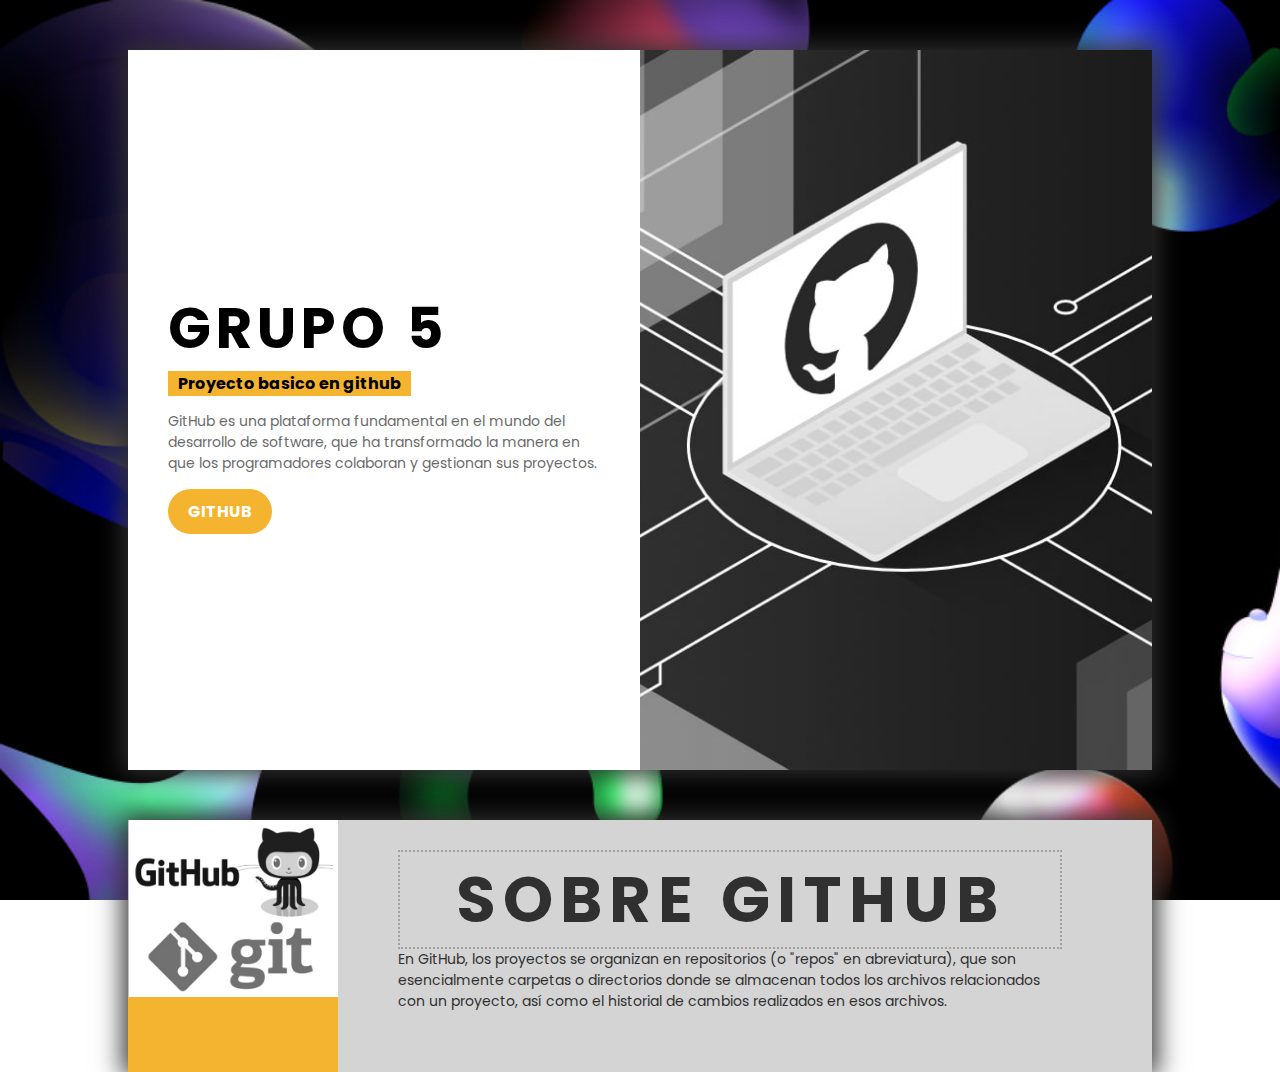
==== commit 6d542aca: "ACTUALIZACION25" ====
--- a/index.html
+++ b/index.html
@@ -6,10 +6,9 @@
     <meta name="viewport" content="width=device-width, initial-scale=1.0">
     <link rel="stylesheet" href="https://cdnjs.cloudflare.com/ajax/libs/font-awesome/6.2.1/css/all.min.css" integrity="sha512-MV7K8+y+gLIBoVD59lQIYicR65iaqukzvf/nwasF0nqhPay5w/9lJmVM2hMDcnK1OnMGCdVK+iQrJ7lzPJQd1w==" crossorigin="anonymous" referrerpolicy="no-referrer" />
     <link rel="stylesheet" href="estilo.css">
-    <title>Porfolio Julieta</title>
+    <title>GitHub</title>
 </head>
 <body>
-    <!-- Menu responsive -->
     <div class="nav-responsive" id="nav-responsive">
         <a href="#inicio" id="nav-inicio">
             <i class="fa-solid fa-house"></i>
@@ -31,17 +30,16 @@
         </a>
     </div>
     
-    <!-- sección inicio -->
     <div class="contenedor-seccion" id="inicio">
 
         <section>
             <div class="fila">
                 <div class="col info">
-                    <span class="saludo">Hola!</span>
-                    <h1>Soy <span>Julieta</span></h1>
-                    <span class="presentacion">Diseñadora Gráfica - Fotógrafa</span>
-                    <p>Lorem ipsum dolor sit amet consectetur adipisicing elit. Laudantium voluptatem esse ullam id consequuntur, tempore et similique ratione distinctio soluta voluptates officiis a explicabo optio aliquid eligendi, quidem corporis minus!</p>
-                    <a href="#sobremi" class="boton">Mas sobre mí</a>
+                    
+                    <h1>Grupo 5</h1>
+                    <span class="presentacion"> Proyecto basico en github</span>
+                    <p> GitHub es una plataforma fundamental en el mundo del desarrollo de software, que ha transformado la manera en que los programadores colaboran y gestionan sus proyectos.</p>
+                    <a href="#sobremi" class="boton">GITHUB</a>
                 </div>
                 <div class="col">
                     <div class="contenedor-img">
@@ -57,420 +55,15 @@
         <section>
             <nav class="menu">
                 <div class="contenedor-img">
-                    <img src="img/foto.jpg" alt="">
+                    <img src="img/gitgithub.jpg" alt="">
                 </div>
-                <div class="opciones">
-                    <div class="linea"></div>
-                    <a href="#inicio">Inicio</a>
-                    <div class="linea"></div>
-                    <a href="#sobremi" class="seleccionada">Sobre mí</a>
-                    <div class="linea"></div>
-                    <a href="#curriculum">Currriculm</a>
-                    <div class="linea"></div>
-                    <a href="#porfolio">Porfolio</a>
-                    <div class="linea"></div>
-                    <a href="#testimonios">Testimonios</a>
-                    <div class="linea"></div>
-                    <a href="#contacto">Contacto</a>
-                    <div class="linea"></div>
-                </div>
+               
             </nav>
             <div class="panel">
-                <h2 class="titulo-panel">SOBRE MI</h2>
-                <p class="presentacion">Soy <span class="nombre">Julieta Smith,</span>  Diseñadora Gráfica / Fotógrafa</p>
-                <p class="descripcion">Lorem ipsum dolor sit amet consectetur adipisicing elit. Velit incidunt, repellendus dolorem voluptatibus aliquid atque accusamus consequuntur asperiores nostrum, quidem repellat exercitationem dolor excepturi placeat odit. At cumque sapiente magni.</p>
-                <div class="fila">
-                    <div class="datos">
-                        <div class="fila-numeros">
-                            <div class="col">
-                                <span class="numero">+<span id="anios">15</span></span>
-                                <span class="texto">Años de Experiencia</span>
-                            </div>
-                            <div class="col">
-                                <span class="numero">+<span id="proyectos">350</span></span>
-                                <span class="texto">Proyectos Realizados</span>
-                            </div>
-                        </div>
-                        <div class="fila-numeros">
-                            <div class="col">
-                                <span class="numero">+<span id="clientes">200</span></span>
-                                <span class="texto">Clientes Felices</span>
-                            </div>
-                            <div class="col">
-                                <span class="numero"><span id="seguidores">45</span>K</span>
-                                <span class="texto">Seguidores</span>
-                            </div>
-                        </div>
-                    </div>
-                    <div class="servicios">
-                        <h2>¿Qué puedo hacer?</h2>
-                        <div class="servicio">
-                            <i class="fa-solid fa-check"></i>
-                            
-                            <div class="info">
-                                <h2>Diseño gráfico</h2>
-                                <p>Lorem ipsum dolor sit amet consectetur adipisicing elit. Sunt nisi cupiditate itaque.</p>
-                            </div>
-                        </div>
-                        <div class="servicio">
-                            <i class="fa-solid fa-check"></i>
-                            <div class="info">
-                                <h2>Sitios Web</h2>
-                                <p>Lorem ipsum dolor sit amet consectetur adipisicing elit. Sunt nisi cupiditate itaque.</p>
-                            </div>
-                        </div>
-                        <div class="servicio">
-                            <i class="fa-solid fa-check"></i>
-                            <div class="info">
-                                <h2>Fotografía</h2>
-                                <p>Lorem ipsum dolor sit amet consectetur adipisicing elit. Sunt nisi cupiditate itaque.</p>
-                            </div>
-                        </div>
-                    </div>
-                </div>
+                <h2 class="titulo-panel">SOBRE GITHUB</h2>
+                
+                <p class="descripcion"> En GitHub, los proyectos se organizan en repositorios (o "repos" en abreviatura), que son esencialmente carpetas o directorios donde se almacenan todos los archivos relacionados con un proyecto, así como el historial de cambios realizados en esos archivos.</p>
+               
             </div>
         </section>
     </div>
-
-    <!-- sección Curriculum -->
-    <div class="contenedor-seccion" id="curriculum">
-        <section>
-            <nav class="menu">
-                <div class="contenedor-img">
-                    <img src="img/foto.jpg" alt="">
-                </div>
-                <div class="opciones">
-                    <div class="linea"></div>
-                    <a href="#inicio">Inicio</a>
-                    <div class="linea"></div>
-                    <a href="#sobremi">Sobre mí</a>
-                    <div class="linea"></div>
-                    <a href="#curriculum" class="seleccionada">Currriculm</a>
-                    <div class="linea"></div>
-                    <a href="#porfolio">Porfolio</a>
-                    <div class="linea"></div>
-                    <a href="#testimonios">Testimonios</a>
-                    <div class="linea"></div>
-                    <a href="#contacto">Contacto</a>
-                    <div class="linea"></div>
-                </div>
-            </nav>
-            <div class="panel">
-                <h2 class="titulo-panel">CURRICULUM</h2>
-                <h3>EDUCACIÓN</h3>
-                <div class="fila">
-                    <div class="col">
-                        <span class="fecha">2005 - 2008</span>
-                        <h4>Analista en Sistemas</h4>
-                        <p>Lorem ipsum, dolor sit amet consectetur adipisicing elit. Libero blanditiis tenetur reprehenderit possimus. </p>
-                    </div>
-                    <div class="col">
-                        <span class="fecha">2005 - 2008</span>
-                        <h4>Analista en Sistemas</h4>
-                        <p>Lorem ipsum, dolor sit amet consectetur adipisicing elit. Libero blanditiis tenetur reprehenderit possimus. </p>
-                    </div>
-                    <div class="col">
-                        <span class="fecha">2005 - 2008</span>
-                        <h4>Analista en Sistemas</h4>
-                        <p>Lorem ipsum, dolor sit amet consectetur adipisicing elit. Libero blanditiis tenetur reprehenderit possimus. </p>
-                    </div>
-                </div>
-                <hr>
-                <h3>EXPERIENCIA</h3>
-                <div class="fila">
-                    <div class="col">
-                        <span class="fecha">2015 - 2020</span>
-                        <h4>Analista en Sistemas</h4>
-                        <p>Lorem ipsum, dolor sit amet consectetur adipisicing elit. Libero blanditiis tenetur reprehenderit possimus. </p>
-                    </div>
-                    <div class="col">
-                        <span class="fecha">2015 - 2020</span>
-                        <h4>Analista en Sistemas</h4>
-                        <p>Lorem ipsum, dolor sit amet consectetur adipisicing elit. Libero blanditiis tenetur reprehenderit possimus. </p>
-                    </div>
-                    <div class="col">
-                        <span class="fecha">2015 - 2020</span>
-                        <h4>Analista en Sistemas</h4>
-                        <p>Lorem ipsum, dolor sit amet consectetur adipisicing elit. Libero blanditiis tenetur reprehenderit possimus. </p>
-                    </div>
-                </div>
-            </div>
-        </section>
-    </div>
-
-    <!-- sección Porfolio -->
-    <div class="contenedor-seccion" id="porfolio">
-        <section>
-            <nav class="menu">
-                <div class="contenedor-img">
-                    <img src="img/foto.jpg" alt="">
-                </div>
-                <div class="opciones">
-                    <div class="linea"></div>
-                    <a href="#inicio">Inicio</a>
-                    <div class="linea"></div>
-                    <a href="#sobremi">Sobre mí</a>
-                    <div class="linea"></div>
-                    <a href="#curriculum">Currriculm</a>
-                    <div class="linea"></div>
-                    <a href="#porfolio" class="seleccionada">Porfolio</a>
-                    <div class="linea"></div>
-                    <a href="#testimonios">Testimonios</a>
-                    <div class="linea"></div>
-                    <a href="#contacto">Contacto</a>
-                    <div class="linea"></div>
-                </div>
-            </nav>
-            <div class="panel">
-                <h2 class="titulo-panel">PORFOLIO</h2>
-                <nav>
-                    <a href="javascript:void(0)" class="borde" id="item" onclick="verCategoria('item')">Todos</a>
-                    <a href="javascript:void(0)" class="" id="grafica" onclick="verCategoria('grafica')">Diseño Gráfico</a>
-                    <a href="javascript:void(0)" class="" id="web" onclick="verCategoria('web')">Diseño Web</a>
-                    <a href="javascript:void(0)" class="" id="fotografia" onclick="verCategoria('fotografia')">Fotografía</a>
-                </nav>
-
-                <div class="galeria">
-                    <div class="item grafica">
-                        <img src="img/trabajo1.png" alt="">
-                        <div class="info">
-                            <h3>Titulo del Trabajo</h3>
-                        </div>
-                    </div>
-                    <div class="item fotografia">
-                        <img src="img/trabajo2.jpg" alt="">
-                        <div class="info">
-                            <h3>Titulo del Trabajo</h3>
-                        </div>
-                    </div>
-                    <div class="item web">
-                        <img src="img/trabajo3.png" alt="">
-                        <div class="info">
-                            <h3>Titulo del Trabajo</h3>
-                        </div>
-                    </div>
-                    <div class="item fotografia">
-                        <img src="img/trabajo4.jpg" alt="">
-                        <div class="info">
-                            <h3>Titulo del Trabajo</h3>
-                        </div>
-                    </div>
-                    <div class="item grafica">
-                        <img src="img/trabajo5.png" alt="">
-                        <div class="info">
-                            <h3>Titulo del Trabajo</h3>
-                        </div>
-                    </div>
-                    <div class="item fotografia">
-                        <img src="img/trabajo6.jpg" alt="">
-                        <div class="info">
-                            <h3>Titulo del Trabajo</h3>
-                        </div>
-                    </div>
-                    <div class="item web">
-                        <img src="img/trabajo7.png" alt="">
-                        <div class="info">
-                            <h3>Titulo del Trabajo</h3>
-                        </div>
-                    </div>
-                    <div class="item grafica">
-                        <img src="img/trabajo8.png" alt="">
-                        <div class="info">
-                            <h3>Titulo del Trabajo</h3>
-                        </div>
-                    </div>
-                    <div class="item web">
-                        <img src="img/trabajo9.png" alt="">
-                        <div class="info">
-                            <h3>Titulo del Trabajo</h3>
-                        </div>
-                    </div>
-                    <div class="item fotografia">
-                        <img src="img/trabajo10.jpg" alt="">
-                        <div class="info">
-                            <h3>Titulo del Trabajo</h3>
-                        </div>
-                    </div>
-                    <div class="item web">
-                        <img src="img/trabajo11.png" alt="">
-                        <div class="info">
-                            <h3>Titulo del Trabajo</h3>
-                        </div>
-                    </div>
-                    <div class="item grafica">
-                        <img src="img/trabajo12.png" alt="">
-                        <div class="info">
-                            <h3>Titulo del Trabajo</h3>
-                        </div>
-                    </div>
-                </div>
-
-            </div>
-        </section>
-    </div>
-
-    <!-- sección testimonios -->
-    <div class="contenedor-seccion" id="testimonios">
-        <section>
-            <nav class="menu">
-                <div class="contenedor-img">
-                    <img src="img/foto.jpg" alt="">
-                </div>
-                <div class="opciones">
-                    <div class="linea"></div>
-                    <a href="#inicio">Inicio</a>
-                    <div class="linea"></div>
-                    <a href="#sobremi">Sobre mí</a>
-                    <div class="linea"></div>
-                    <a href="#curriculum">Currriculm</a>
-                    <div class="linea"></div>
-                    <a href="#porfolio">Porfolio</a>
-                    <div class="linea"></div>
-                    <a href="#testimonios" class="seleccionada">Testimonios</a>
-                    <div class="linea"></div>
-                    <a href="#contacto">Contacto</a>
-                    <div class="linea"></div>
-                </div>
-            </nav>
-            <div class="panel">
-                <h2 class="titulo-panel">TESTIMONIOS</h2>
-                <div class="fila">
-                    <div class="col">
-                        <div class="izquierda">
-                            <div class="contenedor-img">
-                                <img src="img/testimonio1.png" alt="">
-                            </div>
-                            <div class="estrellas">
-                                <i class="fa-solid fa-star"></i>
-                                <i class="fa-solid fa-star"></i>
-                                <i class="fa-solid fa-star"></i>
-                                <i class="fa-solid fa-star"></i>
-                                <i class="fa-solid fa-star"></i>
-                            </div>
-                        </div>
-                        <div class="derecha">
-                            <h3 class="nombre">Mario Sandoval</h3>
-                            <p>Lorem ipsum, dolor sit amet consectetur adipisicing elit.</p>
-                            <span class="fecha">12-12-2023</span>
-                        </div>
-                    </div>
-                    <div class="col">
-                        <div class="izquierda">
-                            <div class="contenedor-img">
-                                <img src="img/testimonio2.png" alt="">
-                            </div>
-                            <div class="estrellas">
-                                <i class="fa-solid fa-star"></i>
-                                <i class="fa-solid fa-star"></i>
-                                <i class="fa-solid fa-star"></i>
-                                <i class="fa-solid fa-star"></i>
-                                <i class="fa-solid fa-star"></i>
-                            </div>
-                        </div>
-                        <div class="derecha">
-                            <h3 class="nombre">María Quiroga</h3>
-                            <p>Lorem ipsum, dolor sit amet consectetur adipisicing elit.</p>
-                            <span class="fecha">12-12-2023</span>
-                        </div>
-                    </div>
-                </div>
-                <div class="fila">
-                    <div class="col">
-                        <div class="izquierda">
-                            <div class="contenedor-img">
-                                <img src="img/testimonio3.png" alt="">
-                            </div>
-                            <div class="estrellas">
-                                <i class="fa-solid fa-star"></i>
-                                <i class="fa-solid fa-star"></i>
-                                <i class="fa-solid fa-star"></i>
-                                <i class="fa-solid fa-star"></i>
-                                <i class="fa-solid fa-star"></i>
-                            </div>
-                        </div>
-                        <div class="derecha">
-                            <h3 class="nombre">Betina Randi</h3>
-                            <p>Lorem ipsum, dolor sit amet consectetur adipisicing elit.</p>
-                            <span class="fecha">12-12-2023</span>
-                        </div>
-                    </div>
-                    <div class="col">
-                        <div class="izquierda">
-                            <div class="contenedor-img">
-                                <img src="img/testimonio4.png" alt="">
-                            </div>
-                            <div class="estrellas">
-                                <i class="fa-solid fa-star"></i>
-                                <i class="fa-solid fa-star"></i>
-                                <i class="fa-solid fa-star"></i>
-                                <i class="fa-solid fa-star"></i>
-                                <i class="fa-solid fa-star"></i>
-                            </div>
-                        </div>
-                        <div class="derecha">
-                            <h3 class="nombre">Marcos Moure</h3>
-                            <p>Lorem ipsum, dolor sit amet consectetur adipisicing elit.</p>
-                            <span class="fecha">12-12-2023</span>
-                        </div>
-                    </div>
-                </div>
-
-            </div>
-        </section>
-    </div>
-
-    <!-- sección contacto -->
-    <div class="contenedor-seccion" id="contacto">
-        <section>
-            <nav class="menu">
-                <div class="contenedor-img">
-                    <img src="img/foto.jpg" alt="">
-                </div>
-                <div class="opciones">
-                    <div class="linea"></div>
-                    <a href="#inicio">Inicio</a>
-                    <div class="linea"></div>
-                    <a href="#sobremi">Sobre mí</a>
-                    <div class="linea"></div>
-                    <a href="#curriculum">Currriculm</a>
-                    <div class="linea"></div>
-                    <a href="#porfolio">Porfolio</a>
-                    <div class="linea"></div>
-                    <a href="#testimonios">Testimonios</a>
-                    <div class="linea"></div>
-                    <a href="#contacto" class="seleccionada">Contacto</a>
-                    <div class="linea"></div>
-                </div>
-            </nav>
-            <div class="panel">
-                <h2 class="titulo-panel">CONTACTO</h2>
-                <p class="presentacion">Comunicate conmigo <strong>ahora!!</strong> </p>
-                <p class="descripcion">Lorem ipsum dolor sit amet consectetur adipisicing elit. Velit incidunt, repellendus dolorem voluptatibus aliquid atque accusamus consequuntur asperiores nostrum, quidem repellat exercitationem.</p>
-                <div class="fila">
-                    <div class="col">
-                        <div class="img">
-                            <i class="fa-solid fa-desktop"></i>
-                        </div>
-                        <div class="info">
-                            <h3>www.julieta.com</h3>
-                            <h3>julieta@gmail.com</h3>
-                        </div>
-                    </div>
-                    <div class="col">
-                        <div class="img">
-                            <i class="fa-solid fa-phone"></i>
-                        </div>
-                        <div class="info">
-                            <h3>2665 - 776688</h3>
-                            <h3>2665 - 344334</h3>
-                        </div>
-                    </div>  
-                </div>
-                <h2>GRACIAS POR LA PACIENCIA!</h2>
-            </div>
-        </section>
-    </div>
-
-    <script src="app.js"></script>
-</body>
-</html>--- a/estilo.css
+++ b/estilo.css
@@ -9,7 +9,7 @@
     scroll-behavior: smooth;
 }
 body{
-    background:url(img/fondo.jpg);
+    background:url(img/og-image-24.jpg);
     background-size: cover;
     background-attachment: fixed;
 }
@@ -84,7 +84,7 @@
     color: #f5b42f;
 }
 #inicio .fila .col .contenedor-img{
-    background-image: url(img/foto.jpg);
+    background-image: url(img/github-pages.jpg);
     background-size: cover;
     background-position: center center;
     height: 100%;
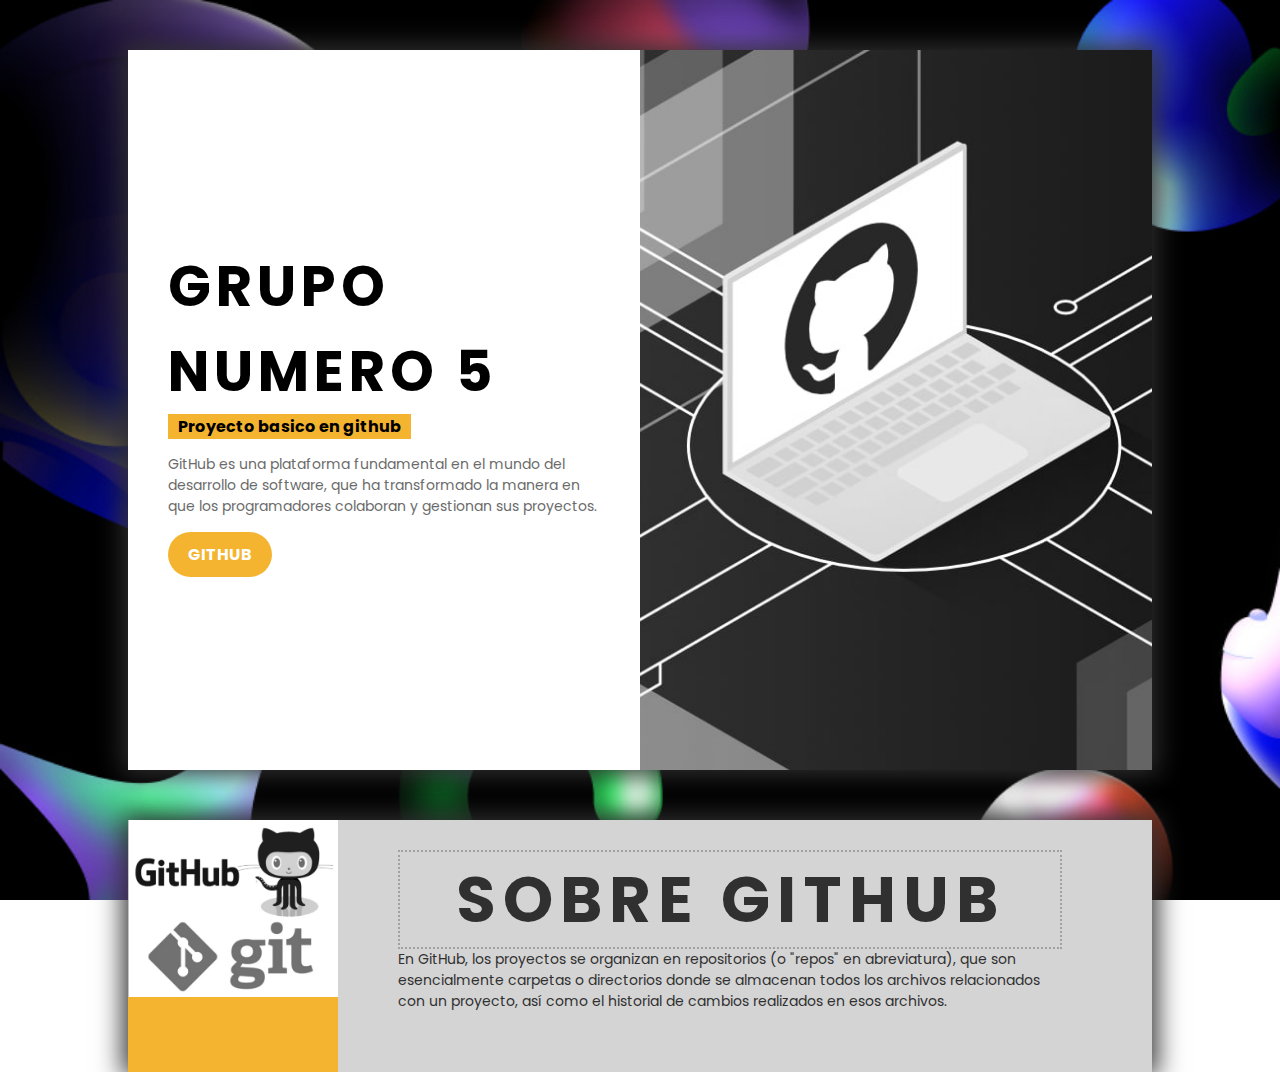
==== commit 938e1810: "Actualizacion de titulo" ====
--- a/index.html
+++ b/index.html
@@ -36,7 +36,7 @@
             <div class="fila">
                 <div class="col info">
                     
-                    <h1>Grupo 5</h1>
+                    <h1>Grupo Numero 5</h1>
                     <span class="presentacion"> Proyecto basico en github</span>
                     <p> GitHub es una plataforma fundamental en el mundo del desarrollo de software, que ha transformado la manera en que los programadores colaboran y gestionan sus proyectos.</p>
                     <a href="#sobremi" class="boton">GITHUB</a>
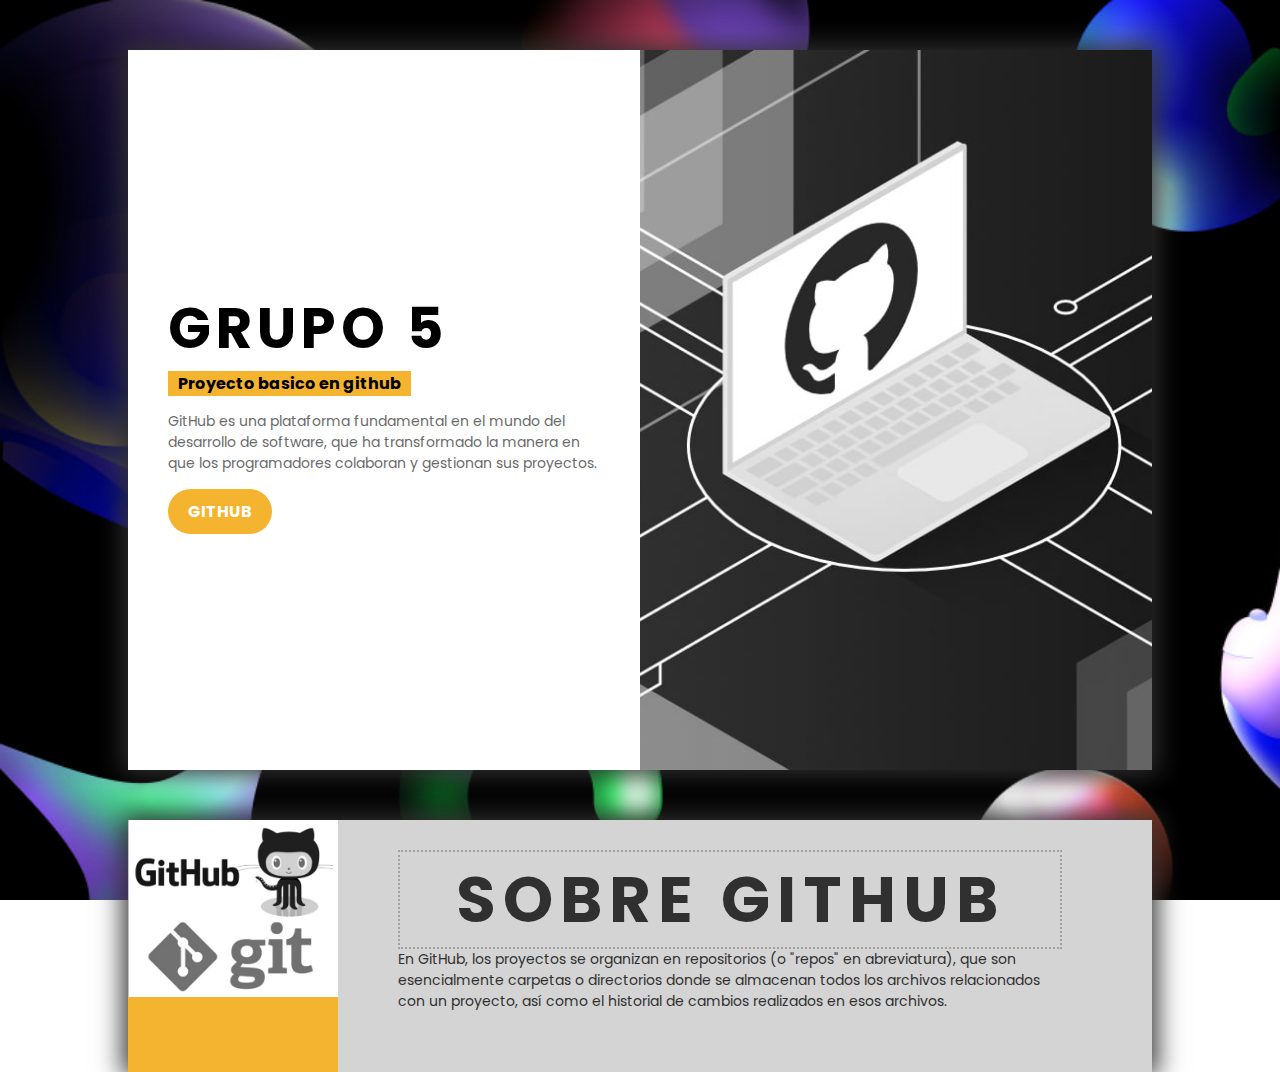
==== commit 42d0d56a: "actualizacion 12/08" ====
--- a/index.html
+++ b/index.html
@@ -36,7 +36,7 @@
             <div class="fila">
                 <div class="col info">
                     
-                    <h1>Grupo Numero 5</h1>
+                    <h1>Grupo 5</h1>
                     <span class="presentacion"> Proyecto basico en github</span>
                     <p> GitHub es una plataforma fundamental en el mundo del desarrollo de software, que ha transformado la manera en que los programadores colaboran y gestionan sus proyectos.</p>
                     <a href="#sobremi" class="boton">GITHUB</a>
